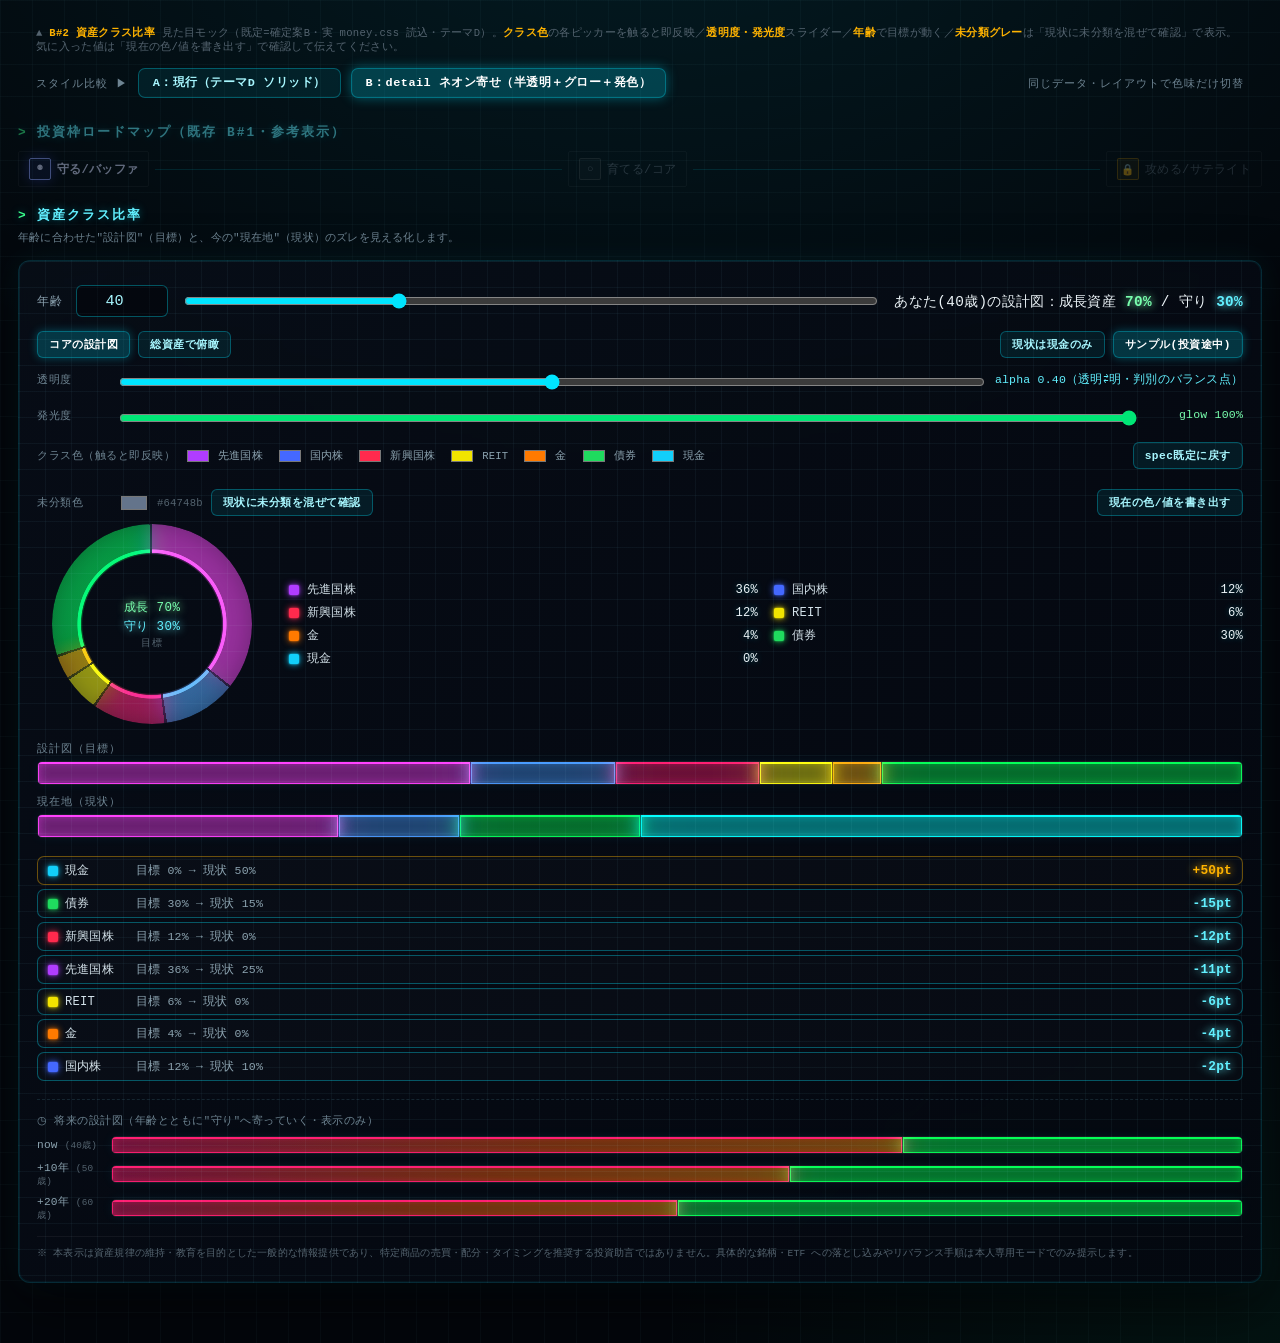
==== scratchpad/b2-asset-class-mock.html @ dfe318d6 "docs(b2): 資産クラス比率 spec（敵対検証2ラウンド反映・年齢A案）+ 実機確認mock + 監査記録 - spec: decision-complete・§0-11連番・R1(41件)/" ====
<!doctype html>
<html lang="ja" data-theme="D">
<head>
<meta charset="utf-8">
<meta name="viewport" content="width=device-width, initial-scale=1">
<title>B#2 資産クラス比率 モック（A現行 / B detailネオン 比較）</title>
<link rel="stylesheet" href="../money.css">
<style>
  html,body{margin:0;background:#03060b;}
  #money-view{min-height:100vh;}
  .mock-note{max-width:1280px;margin:0 auto;padding:10px 18px 0;color:var(--c-text-mute);font-size:.66rem;letter-spacing:.3px;}
  .mock-note b{color:var(--c-amber);}
  /* スタイル比較トグル（モック専用） */
  .stylebar{max-width:1280px;margin:6px auto 0;padding:8px 18px;display:flex;align-items:center;gap:10px;flex-wrap:wrap;}
  .stylebar .lb{color:var(--c-text-faint);font-size:.7rem;letter-spacing:1px;}
  .stylebar button{background:rgba(0,229,255,.08);border:1px solid rgba(0,229,255,.3);color:var(--c-cyan-pale);
    padding:6px 14px;border-radius:7px;cursor:pointer;font-size:.74rem;font-weight:700;letter-spacing:.5px;font-family:var(--mcc-mono);}
  .stylebar button.on{background:rgba(0,229,255,.22);color:#fff;box-shadow:0 0 12px rgba(0,229,255,.35);}

  /* ===== B#2 セクション 共通 ===== */
  [data-theme="D"] #money-view .mcc-ac-card{
    background:rgba(4,10,18,.5);border:1px solid rgba(0,229,255,.16);border-radius:12px;
    padding:18px 18px 20px;margin-top:14px;box-shadow:0 0 34px rgba(0,229,255,.06) inset;transition:all .3s;}
  [data-theme="D"] #money-view .mcc-ac-agerow{display:flex;align-items:center;gap:14px;flex-wrap:wrap;margin:6px 0 4px;}
  [data-theme="D"] #money-view .mcc-ac-agerow label{color:var(--c-text-dim);font-size:.72rem;letter-spacing:.5px;}
  [data-theme="D"] #money-view .mcc-ac-age{width:74px;background:rgba(0,0,0,.35);border:1px solid rgba(0,229,255,.35);
    color:var(--c-cyan-pale);border-radius:6px;padding:6px 8px;font-family:var(--mcc-mono);font-size:.95rem;text-align:center;}
  [data-theme="D"] #money-view .mcc-ac-slider{flex:1 1 160px;accent-color:var(--c-cyan);}
  [data-theme="D"] #money-view .mcc-ac-readout{color:var(--c-text-bright);font-size:.9rem;letter-spacing:.3px;}
  [data-theme="D"] #money-view .mcc-ac-readout b.g{color:var(--c-emerald-soft);}
  [data-theme="D"] #money-view .mcc-ac-readout b.d{color:var(--c-cyan-bright);}
  [data-theme="D"] #money-view .mcc-ac-grid{display:grid;grid-template-columns:230px 1fr;gap:22px;align-items:center;margin-top:8px;}
  @media(max-width:720px){[data-theme="D"] #money-view .mcc-ac-grid{grid-template-columns:1fr;}}
  [data-theme="D"] #money-view .mcc-ac-donutwrap{position:relative;width:200px;height:200px;margin:0 auto;}
  /* conic-gradient ドーナツ（棒と同じ HTML要素＝rgba半透明＋screen で素直に透ける） */
  [data-theme="D"] #money-view .mcc-ac-donut2{position:absolute;inset:0;border-radius:50%;transition:background .4s ease;
    -webkit-mask:radial-gradient(circle at 50% 50%, transparent 0 49%, #000 51% 82%, transparent 84%);
            mask:radial-gradient(circle at 50% 50%, transparent 0 49%, #000 51% 82%, transparent 84%);}
  [data-theme="D"] #money-view .mcc-ac-donut2.edge{ /* 内外周の細いネオン縁だけ */
    -webkit-mask:radial-gradient(circle at 50% 50%, transparent 0 50%, #000 50.5% 52.5%, transparent 53% 79.5%, #000 80% 82%, transparent 82.5%);
            mask:radial-gradient(circle at 50% 50%, transparent 0 50%, #000 50.5% 52.5%, transparent 53% 79.5%, #000 80% 82%, transparent 82.5%);}
  [data-theme="D"] #money-view .mcc-ac-donut2.glowlayer{pointer-events:none;}
  [data-theme="D"] #money-view .mcc-ac-center{position:absolute;inset:0;display:flex;flex-direction:column;align-items:center;justify-content:center;gap:2px;}
  [data-theme="D"] #money-view .mcc-ac-center .big{font-size:.78rem;letter-spacing:.5px;}
  [data-theme="D"] #money-view .mcc-ac-center .big.g{color:var(--c-emerald-soft);}
  [data-theme="D"] #money-view .mcc-ac-center .big.d{color:var(--c-cyan-bright);}
  [data-theme="D"] #money-view .mcc-ac-center .sub{color:var(--c-text-mute);font-size:.6rem;letter-spacing:1px;}
  [data-theme="D"] #money-view .mcc-ac-legend{display:grid;grid-template-columns:repeat(2,1fr);gap:6px 16px;}
  [data-theme="D"] #money-view .mcc-ac-leg{display:flex;align-items:center;gap:8px;font-size:.76rem;color:var(--c-text-dim);}
  [data-theme="D"] #money-view .mcc-ac-swatch{width:10px;height:10px;border-radius:2px;flex:0 0 auto;}
  [data-theme="D"] #money-view .mcc-ac-leg .nm{color:var(--c-text);flex:1 1 auto;}
  [data-theme="D"] #money-view .mcc-ac-leg .pc{font-family:var(--mcc-mono);color:var(--c-text-bright);}
  [data-theme="D"] #money-view .mcc-ac-bars{margin-top:18px;}
  [data-theme="D"] #money-view .mcc-ac-barlab{color:var(--c-text-faint);font-size:.66rem;letter-spacing:1px;margin:10px 0 5px;text-transform:uppercase;}
  [data-theme="D"] #money-view .mcc-ac-stack{display:flex;height:22px;border-radius:5px;overflow:hidden;border:1px solid rgba(255,255,255,.08);}
  [data-theme="D"] #money-view .mcc-ac-seg{height:100%;position:relative;}
  [data-theme="D"] #money-view .mcc-ac-seg + .mcc-ac-seg{border-left:1px solid rgba(3,6,11,.6);}
  [data-theme="D"] #money-view .mcc-ac-rail{margin-top:18px;display:flex;flex-direction:column;gap:4px;}
  [data-theme="D"] #money-view .mcc-ac-driftrow{display:grid;grid-template-columns:78px 1fr 76px;align-items:center;gap:10px;
    padding:5px 10px;border-radius:7px;border:1px solid rgba(255,255,255,.06);background:rgba(255,255,255,.015);}
  [data-theme="D"] #money-view .mcc-ac-driftrow .cn{font-size:.76rem;color:var(--c-text);display:flex;align-items:center;gap:7px;}
  [data-theme="D"] #money-view .mcc-ac-driftrow .tr{font-family:var(--mcc-mono);font-size:.72rem;color:var(--c-text-dim);}
  [data-theme="D"] #money-view .mcc-ac-driftrow .dv{font-family:var(--mcc-mono);font-size:.8rem;font-weight:700;text-align:right;}
  [data-theme="D"] #money-view .mcc-ac-driftrow.over{border-color:rgba(255,179,0,.4);}
  [data-theme="D"] #money-view .mcc-ac-driftrow.over .dv{color:var(--c-amber);}
  [data-theme="D"] #money-view .mcc-ac-driftrow.under{border-color:rgba(0,229,255,.34);}
  [data-theme="D"] #money-view .mcc-ac-driftrow.under .dv{color:var(--c-cyan-bright);}
  [data-theme="D"] #money-view .mcc-ac-driftrow.match{border-color:rgba(0,230,118,.34);}
  [data-theme="D"] #money-view .mcc-ac-driftrow.match .dv{color:var(--c-emerald-soft);}
  [data-theme="D"] #money-view .mcc-ac-bands{margin-top:18px;padding-top:14px;border-top:1px dashed rgba(120,205,225,.14);}
  [data-theme="D"] #money-view .mcc-ac-bands .cap{color:var(--c-text-faint);font-size:.66rem;letter-spacing:.5px;margin-bottom:8px;}
  [data-theme="D"] #money-view .mcc-ac-band{display:grid;grid-template-columns:64px 1fr;align-items:center;gap:10px;margin:6px 0;}
  [data-theme="D"] #money-view .mcc-ac-band .yl{font-family:var(--mcc-mono);font-size:.7rem;color:var(--c-text-dim);}
  [data-theme="D"] #money-view .mcc-ac-band .yl small{color:var(--c-text-mute);}
  [data-theme="D"] #money-view .mcc-ac-toolbar{display:flex;gap:8px;flex-wrap:wrap;margin:14px 0 2px;}
  [data-theme="D"] #money-view .mcc-ac-tbtn{background:rgba(0,229,255,.08);border:1px solid rgba(0,229,255,.3);color:var(--c-cyan-pale);
    padding:5px 11px;border-radius:6px;cursor:pointer;font-size:.7rem;font-weight:700;letter-spacing:.5px;font-family:var(--mcc-mono);}
  [data-theme="D"] #money-view .mcc-ac-tbtn.on{background:rgba(0,229,255,.2);color:#fff;box-shadow:0 0 10px rgba(0,229,255,.3);}
  [data-theme="D"] #money-view .mcc-ac-disc{color:var(--c-text-mute);font-size:.6rem;line-height:1.5;margin-top:14px;border-top:1px solid rgba(255,255,255,.05);padding-top:10px;}

  /* ===== B案：detail ネオン寄せ（半透明グラス＋自己発光グロー＋発色UP） ===== */
  [data-theme="D"] #money-view .mcc-ac-card.neonb{
    /* 下地グリッド（透け先）＋グラス面 */
    background:
      linear-gradient(rgba(120,205,225,.055) 1px, transparent 1px),
      linear-gradient(90deg, rgba(120,205,225,.055) 1px, transparent 1px),
      linear-gradient(135deg, rgba(8,14,24,.86), rgba(4,8,16,.9));
    background-size: 26px 26px, 26px 26px, 100% 100%;
    border:1px solid rgba(0,229,255,.14);
    box-shadow:0 20px 55px rgba(0,0,0,.6), 0 0 0 1px rgba(0,229,255,.05) inset, 0 0 30px rgba(0,229,255,.07);
    -webkit-backdrop-filter:blur(8px);backdrop-filter:blur(8px);}
  .mcc-ac-card.neonb .mcc-ac-swatch{box-shadow:0 0 7px currentColor, 0 0 2px currentColor;}
  .mcc-ac-card.neonb .mcc-ac-leg .pc{text-shadow:0 0 6px rgba(0,229,255,.3);}
  .mcc-ac-card.neonb .mcc-ac-readout b{text-shadow:0 0 9px currentColor;}
  .mcc-ac-card.neonb .mcc-ac-center .big{text-shadow:0 0 9px currentColor;}
  /* stack 下地は透明にして、バー(screen)から下地グリッドが透ける */
  .mcc-ac-card.neonb .mcc-ac-stack{border-color:rgba(0,229,255,.16);box-shadow:0 0 12px rgba(0,229,255,.06);background:transparent;overflow:visible;}
  /* ★加算合成(screen)＝暗背景でも発光しつつ下地グリッドが透ける（発光を確保しつつ透明感） */
  .mcc-ac-card.neonb .mcc-ac-seg{mix-blend-mode:screen;filter:saturate(1.55) brightness(1.5);} /* 全要素で filter 統一（明るさ・色味を円と一致） */
  .mcc-ac-card.neonb .mcc-ac-donut2{mix-blend-mode:screen;filter:saturate(1.55) brightness(1.5);} /* 透明度は0.2のまま、色の輝度だけ上げ「じとっと」解消（暗い下地を補償） */
  .mcc-ac-card.neonb .mcc-ac-band .mcc-ac-seg{mix-blend-mode:screen;}
  .mcc-ac-card.neonb .mcc-ac-driftrow.over .dv{text-shadow:0 0 9px var(--c-amber);}
  .mcc-ac-card.neonb .mcc-ac-driftrow.under .dv{text-shadow:0 0 9px var(--c-cyan-bright);}
  .mcc-ac-card.neonb .mcc-ac-driftrow.match .dv{text-shadow:0 0 9px var(--c-emerald-soft);}
  .mcc-ac-card.neonb .mcc-ac-driftrow{background:rgba(0,20,32,.28);}
</style>
</head>
<body>
<div id="money-view" class="view-section">
  <div class="mcc-wrap">
    <div class="mock-note">▲ <b>B#2 資産クラス比率</b> 見た目モック（既定=確定案B・実 money.css 読込・テーマD）。<b>クラス色</b>の各ピッカーを触ると即反映／<b>透明度・発光度</b>スライダー／<b>年齢</b>で目標が動く／<b>未分類グレー</b>は「現状に未分類を混ぜて確認」で表示。気に入った値は「現在の色/値を書き出す」で確認して伝えてください。</div>
    <div class="stylebar">
      <span class="lb">スタイル比較 ▶</span>
      <button id="stA" class="on">A：現行（テーマD ソリッド）</button>
      <button id="stB">B：detail ネオン寄せ（半透明＋グロー＋発色）</button>
      <span class="lb" style="flex:1;text-align:right;">同じデータ・レイアウトで色味だけ切替</span>
    </div>

    <div class="mcc-goals" style="opacity:.45;pointer-events:none;">
      <div class="mcc-section-title">投資枠ロードマップ（既存 B#1・参考表示）</div>
      <div class="mcc-rm-rail">
        <div class="mcc-rm-phase mcc-rm-phase-current" data-key="buffer"><span class="mcc-rm-phase-dot">◉</span><span class="mcc-rm-phase-label">守る/バッファ</span></div>
        <span class="mcc-rm-sep"></span>
        <div class="mcc-rm-phase mcc-rm-phase-todo" data-key="core"><span class="mcc-rm-phase-dot">○</span><span class="mcc-rm-phase-label">育てる/コア</span></div>
        <span class="mcc-rm-sep"></span>
        <div class="mcc-rm-phase mcc-rm-phase-locked" data-key="satellite"><span class="mcc-rm-phase-dot">🔒</span><span class="mcc-rm-phase-label">攻める/サテライト</span></div>
      </div>
    </div>

    <div class="mcc-section-title mcc-section-title-gap">資産クラス比率</div>
    <div class="mcc-section-desc">年齢に合わせた"設計図"（目標）と、今の"現在地"（現状）のズレを見える化します。</div>

    <div class="mcc-ac-card" id="acCard">
      <div class="mcc-ac-agerow">
        <label>年齢</label>
        <input class="mcc-ac-age" id="ageIn" type="number" min="18" max="90" value="40">
        <input class="mcc-ac-slider" id="ageSlider" type="range" min="18" max="90" value="40">
        <div class="mcc-ac-readout" id="readout"></div>
      </div>
      <div class="mcc-ac-toolbar">
        <button class="mcc-ac-tbtn on" id="scopeCore">コアの設計図</button>
        <button class="mcc-ac-tbtn" id="scopeTotal">総資産で俯瞰</button>
        <span style="flex:1"></span>
        <button class="mcc-ac-tbtn" id="fillCash">現状は現金のみ</button>
        <button class="mcc-ac-tbtn on" id="fillSample">サンプル(投資途中)</button>
      </div>
      <div class="mcc-ac-toolbar" id="alphaRow" style="display:none;flex-wrap:wrap;row-gap:8px;">
        <label style="color:var(--c-text-faint);font-size:.7rem;letter-spacing:.5px;min-width:72px;">透明度</label>
        <input type="range" id="alphaSlider" min="10" max="70" value="40" style="flex:1 1 180px;accent-color:var(--c-cyan);">
        <span id="alphaVal" style="font-family:var(--mcc-mono);font-size:.72rem;color:var(--c-cyan-bright);min-width:130px;text-align:right;">alpha 0.40（透明⇄明・判別のバランス点）</span>
        <span style="flex-basis:100%;height:0;"></span>
        <label style="color:var(--c-text-faint);font-size:.7rem;letter-spacing:.5px;min-width:72px;">発光度</label>
        <input type="range" id="glowSlider" min="0" max="100" value="100" style="flex:1 1 180px;accent-color:var(--c-emerald);">
        <span id="glowVal" style="font-family:var(--mcc-mono);font-size:.72rem;color:var(--c-emerald-soft);min-width:96px;text-align:right;">glow 100%</span>
      </div>
      <div class="mcc-ac-toolbar" id="colorRow" style="display:none;flex-wrap:wrap;row-gap:10px;align-items:center;">
        <label style="color:var(--c-text-faint);font-size:.7rem;letter-spacing:.5px;min-width:72px;">クラス色（触ると即反映）</label>
        <span id="colorPickers" style="display:flex;flex-wrap:wrap;gap:12px;flex:1 1 auto;"></span>
        <button class="mcc-ac-tbtn" id="resetColors">spec既定に戻す</button>
        <span style="flex-basis:100%;height:0;"></span>
        <label style="color:var(--c-text-faint);font-size:.7rem;letter-spacing:.5px;min-width:72px;">未分類色</label>
        <span style="display:flex;align-items:center;gap:6px;"><input type="color" id="uncPicker" value="#64748b" style="width:34px;height:24px;border:none;background:none;cursor:pointer;"><span id="uncHex" style="font-family:var(--mcc-mono);font-size:.66rem;color:var(--c-text-mute);">#64748b</span></span>
        <button class="mcc-ac-tbtn" id="toggleUnc">現状に未分類を混ぜて確認</button>
        <span style="flex:1"></span>
        <button class="mcc-ac-tbtn" id="dumpVals">現在の色/値を書き出す</button>
      </div>
      <pre id="valOut" style="display:none;max-width:100%;overflow-x:auto;background:rgba(0,0,0,.45);border:1px solid rgba(0,229,255,.22);border-radius:6px;padding:10px;color:var(--c-cyan-pale);font-size:.7rem;line-height:1.55;margin:6px 0 0;"></pre>
      <div class="mcc-ac-grid">
        <div class="mcc-ac-donutwrap">
          <div class="mcc-ac-donut2 glowlayer" id="donutGlow"></div>
          <div class="mcc-ac-donut2" id="donutBody"></div>
          <div class="mcc-ac-donut2 edge" id="donutEdge"></div>
          <div class="mcc-ac-center">
            <div class="big g" id="cGrow">成長 70%</div>
            <div class="big d" id="cDef">守り 30%</div>
            <div class="sub">目標</div>
          </div>
        </div>
        <div class="mcc-ac-legend" id="legend"></div>
      </div>
      <div class="mcc-ac-bars">
        <div class="mcc-ac-barlab">設計図（目標）</div>
        <div class="mcc-ac-stack" id="barTarget"></div>
        <div class="mcc-ac-barlab">現在地（現状）</div>
        <div class="mcc-ac-stack" id="barCurrent"></div>
      </div>
      <div class="mcc-ac-rail" id="rail"></div>
      <div class="mcc-ac-bands">
        <div class="cap">◷ 将来の設計図（年齢とともに"守り"へ寄っていく・表示のみ）</div>
        <div id="bands"></div>
      </div>
      <div class="mcc-ac-disc">※ 本表示は資産規律の維持・教育を目的とした一般的な情報提供であり、特定商品の売買・配分・タイミングを推奨する投資助言ではありません。具体的な銘柄・ETF への落とし込みやリバランス手順は本人専用モードでのみ提示します。</div>
    </div>
  </div>
</div>

<script>
const clamp=(x,a,b)=>Math.max(a,Math.min(b,x));
const r=x=>Math.floor(x+0.5);
const C=2*Math.PI*70;
const hexRgb=h=>{const n=parseInt(h.slice(1),16);return[(n>>16)&255,(n>>8)&255,n&255];};

// key,名前, A色(テーマDトークン), B色(detailネオンhex)
const CLASSES=[ // 7hueを色相環に均等配置（隣接クラスを確実に分離・単一の真実）
  {key:'devEq',nm:'先進国株',a:'--c-indigo-bright',b:'#b03cff'}, // 紫
  {key:'jpEq', nm:'国内株',  a:'--c-blue',         b:'#4468ff'}, // 青
  {key:'emEq', nm:'新興国株',a:'--c-violet',       b:'#ff2a4d'}, // 赤
  {key:'reit', nm:'REIT',   a:'--c-amber-bright', b:'#f2e400'}, // 黄（緑寄り）
  {key:'gold', nm:'金',      a:'--c-amber-deep',   b:'#ff7a00'}, // 橙（赤寄り）
  {key:'bond', nm:'債券',    a:'--c-emerald',      b:'#1fdb5e'}, // 緑
  {key:'cash', nm:'現金',    a:'--c-cyan',         b:'#12cffa'}, // シアン
];
const cget=k=>CLASSES.find(c=>c.key===k); // トークン参照
const GROWTH=new Set(['devEq','jpEq','emEq','reit','gold']);

function targetCore(age){
  const R=clamp(110-age,30,90), D=100-R;
  const eq=R*0.85, alt=R*0.15;
  let t={devEq:eq*0.60,jpEq:eq*0.20,emEq:eq*0.20,reit:alt*0.60,gold:alt*0.40,bond:D,cash:0};
  let o={},sum=0;
  for(const c of CLASSES){o[c.key]=r(t[c.key]);sum+=o[c.key];}
  o.devEq+=100-sum;
  return {o,R,D};
}
const SAT={devEq:60,jpEq:20,emEq:20,reit:0,gold:0,bond:0,cash:0};
const CUR_SAMPLE={devEq:25,jpEq:10,emEq:0,reit:0,gold:0,bond:15,cash:50};
const CUR_CASH  ={devEq:0,jpEq:0,emEq:0,reit:0,gold:0,bond:0,cash:100};
const CUR_UNC   ={devEq:20,jpEq:0,emEq:0,reit:0,gold:0,bond:10,cash:30}; // 分類済み60%＝残り40%を未分類グレーで表示
const SPEC_B=CLASSES.map(c=>c.b), SPEC_UNC='#64748b';
let curMode='sample', scope='core', styleMode='B', alphaTop=0.40, glow=1.0, showUnc=false, UNCLASSIFIED='#64748b';

function growDef(o){let g=0;for(const k in o)if(GROWTH.has(k))g+=o[k];return {g,d:100-g};}
const isB=()=>styleMode==='B';
function colOf(c){return isB()? c.b : `var(${c.a})`;}
function neonBody(R,G,B,bgOverride,alphaArg){ // 縁/glow色=R,G,B／ボディ=bgOverride優先／alphaArg=要素別alpha（省略時alphaTop）
  const aT=(alphaArg!=null?alphaArg:alphaTop); // 均一alpha（縦グラデ廃止＝円/下部帯と濃さの基準を完全統一）
  const gi=(1+glow*10).toFixed(1),  ai=(glow*0.45).toFixed(2);      // 内側の縁発光
  const g1=(2+glow*16).toFixed(1),  a1=(0.14+glow*0.6).toFixed(2);  // 近い縁光
  const g2=(6+glow*42).toFixed(1),  a2=(glow*0.42).toFixed(2);      // 遠い発光の余波
  const bg=bgOverride||`rgba(${R},${G},${B},${aT})`; // 単色＝均一（グラデなし）
  return `background:${bg};`+
    `box-shadow:`+
      `inset 0 0 0 1px rgba(${R},${G},${B},.9),`+          /* 全周ネオン縁 */
      `inset 0 2px 0 rgba(${R},${G},${B},1),`+             /* 上端を最も明るく */
      `inset 0 0 ${gi}px rgba(${R},${G},${B},${ai}),`+     /* 縁の内側発光 */
      `0 0 ${g1}px rgba(${R},${G},${B},${a1}),`+           /* 縁の近い発光 */
      `0 0 ${g2}px rgba(${R},${G},${B},${a2})`;            /* 縁の遠い余波 */
}
function segStyle(c){ if(!isB())return `background:var(${c.a})`; const[R,G,B]=hexRgb(c.b); return neonBody(R,G,B); }
function uncStyle(){ if(!isB())return `background:${UNCLASSIFIED}`; const[R,G,B]=hexRgb(UNCLASSIFIED); return neonBody(R,G,B); }
function buildDonut(tgt){ // 棒と同じ方式＝conic-gradient(HTML)＋rgba半透明＋screen。body=透ける本体／edge=内外周の細い明色ネオン縁
  const stops=(alpha)=>{
    let acc=0, st=[];
    for(const c of CLASSES){
      const p=tgt[c.key]||0; if(p<=0)continue;
      const frac=p/100, gap=0.004;
      let col;
      if(isB()){const[R,G,B]=hexRgb(c.b);col=`rgba(${R},${G},${B},${alpha})`;}
      else col=`var(${c.a})`;
      const s=(acc*100).toFixed(2), e=((acc+frac-gap)*100).toFixed(2), e2=((acc+frac)*100).toFixed(2);
      st.push(`${col} ${s}% ${e}%`, `transparent ${e}% ${e2}%`); // セグメント間に透明の隙間
      acc+=frac;
    }
    return st.join(',');
  };
  const donutA=alphaTop; // 全要素で透明度統一（下部帯レベル）
  document.getElementById('donutBody').style.background=`conic-gradient(from 0deg, ${stops(isB()?donutA:1)})`;
  document.getElementById('donutEdge').style.background= isB()? `conic-gradient(from 0deg, ${stops(0.95)})` : 'transparent';
  const gl=document.getElementById('donutGlow');
  if(isB()){ // ぼかした明色コピー＝発光ハロー（濁り回避のため控えめ）
    gl.style.background=`conic-gradient(from 0deg, ${stops(Math.min(0.8, donutA+0.3))})`;
    gl.style.filter=`blur(${(3+glow*10).toFixed(1)}px) saturate(1.55) brightness(1.5)`;
    gl.style.opacity=(0.1+glow*0.32).toFixed(2); // 濁り解消のため大幅減光
  } else { gl.style.background='transparent'; gl.style.filter='none'; gl.style.opacity='0'; }
}

function render(){
  const age=+document.getElementById('ageIn').value||40;
  const {o:tgtCore}=targetCore(age);
  const tgt = scope==='core'? tgtCore : SAT;
  let cur, uncPct=0;
  if(showUnc){ cur=CUR_UNC; uncPct=100-CLASSES.reduce((s,c)=>s+(CUR_UNC[c.key]||0),0); }
  else { cur = curMode==='cash'?CUR_CASH:CUR_SAMPLE; }
  const gd=growDef(tgt);

  document.getElementById('acCard').classList.toggle('neonb', isB());
  document.getElementById('readout').innerHTML=
    `あなた(${age}歳)の設計図：成長資産 <b class="g">${gd.g}%</b> / 守り <b class="d">${gd.d}%</b>`;
  document.getElementById('cGrow').textContent=`成長 ${gd.g}%`;
  document.getElementById('cDef').textContent=`守り ${gd.d}%`;

  buildDonut(tgt);

  document.getElementById('legend').innerHTML=CLASSES.map(c=>
    `<div class="mcc-ac-leg"><span class="mcc-ac-swatch" style="background:${colOf(c)};color:${colOf(c)}"></span>
     <span class="nm">${c.nm}</span><span class="pc">${tgt[c.key]||0}%</span></div>`).join('');

  const stack=(o)=>CLASSES.map(c=>{const p=o[c.key]||0;return p>0?
    `<div class="mcc-ac-seg" style="width:${p}%;${segStyle(c)}" title="${c.nm} ${p}%"></div>`:''}).join('');
  document.getElementById('barTarget').innerHTML=stack(tgt);
  const uncSeg = uncPct>0 ? `<div class="mcc-ac-seg" style="width:${uncPct}%;${uncStyle()}" title="未分類 ${uncPct}%"></div>` : '';
  document.getElementById('barCurrent').innerHTML=stack(cur)+uncSeg;

  const rows=CLASSES.map(c=>({...c,t:tgt[c.key]||0,cur:cur[c.key]||0,d:(cur[c.key]||0)-(tgt[c.key]||0)}))
    .sort((a,b)=>Math.abs(b.d)-Math.abs(a.d));
  document.getElementById('rail').innerHTML=rows.map(x=>{
    const cls=x.d>0?'over':x.d<0?'under':'match';
    const sign=x.d>0?'+':'';
    return `<div class="mcc-ac-driftrow ${cls}">
      <span class="cn"><span class="mcc-ac-swatch" style="background:${colOf(x)};color:${colOf(x)}"></span>${x.nm}</span>
      <span class="tr">目標 ${x.t}% → 現状 ${x.cur}%</span>
      <span class="dv">${sign}${x.d}pt</span></div>`;
  }).join('');

  const bands=[[0,'now'],[10,'+10年'],[20,'+20年']].map(([dy,lb])=>{
    const {o}=targetCore(age+dy); const g=growDef(o);
    const bandA=alphaTop.toFixed(2); // 全要素で透明度統一
    const emR=hexRgb(cget('emEq').b), goR=hexRgb(cget('gold').b), boR=hexRgb(cget('bond').b); // トークン由来
    const growBg=`linear-gradient(90deg, rgba(${emR},${bandA}), rgba(${goR},${bandA}))`; // 成長=赤→橙（暖色）
    const growStyle=isB()?neonBody(emR[0],emR[1],emR[2], growBg, +bandA):'background:linear-gradient(90deg,var(--c-indigo-bright),var(--c-violet))';
    const defStyle=isB()?neonBody(boR[0],boR[1],boR[2], null, +bandA):'background:var(--c-emerald)';
    return `<div class="mcc-ac-band"><span class="yl">${lb} <small>(${age+dy}歳)</small></span>
      <div class="mcc-ac-stack" style="height:16px">
        <div class="mcc-ac-seg" style="width:${g.g}%;${growStyle}" title="成長 ${g.g}%"></div>
        <div class="mcc-ac-seg" style="width:${g.d}%;${defStyle}" title="守り ${g.d}%"></div>
      </div></div>`;
  }).join('');
  document.getElementById('bands').innerHTML=bands;
}

const ageIn=document.getElementById('ageIn'),ageSlider=document.getElementById('ageSlider');
ageIn.addEventListener('input',()=>{ageSlider.value=ageIn.value;render();});
ageSlider.addEventListener('input',()=>{ageIn.value=ageSlider.value;render();});
document.getElementById('scopeCore').addEventListener('click',()=>{scope='core';tog('scopeCore','scopeTotal');render();});
document.getElementById('scopeTotal').addEventListener('click',()=>{scope='total';tog('scopeTotal','scopeCore');render();});
document.getElementById('fillSample').addEventListener('click',()=>{curMode='sample';tog('fillSample','fillCash');render();});
document.getElementById('fillCash').addEventListener('click',()=>{curMode='cash';tog('fillCash','fillSample');render();});
document.getElementById('stA').addEventListener('click',()=>{styleMode='A';togStyle();render();});
document.getElementById('stB').addEventListener('click',()=>{styleMode='B';togStyle();render();});
document.getElementById('alphaSlider').addEventListener('input',e=>{
  alphaTop=(+e.target.value)/100;
  document.getElementById('alphaVal').textContent='alpha '+alphaTop.toFixed(2)+'（全要素統一）';
  render();
});
document.getElementById('glowSlider').addEventListener('input',e=>{
  glow=(+e.target.value)/100;
  document.getElementById('glowVal').textContent='glow '+(+e.target.value)+'%';
  render();
});
function tog(on,off){document.getElementById(on).classList.add('on');document.getElementById(off).classList.remove('on');}
function togStyle(){
  document.getElementById('stA').classList.toggle('on',styleMode==='A');
  document.getElementById('stB').classList.toggle('on',styleMode==='B');
  document.getElementById('alphaRow').style.display = styleMode==='B'?'flex':'none';
  document.getElementById('colorRow').style.display = styleMode==='B'?'flex':'none';
}
// --- 色ピッカー／未分類／書き出し ---
function buildColorPickers(){
  document.getElementById('colorPickers').innerHTML=CLASSES.map((c,i)=>
    `<span style="display:flex;align-items:center;gap:5px;"><input type="color" data-i="${i}" value="${c.b}" style="width:30px;height:22px;border:none;background:none;cursor:pointer;"><span style="font-size:.66rem;color:var(--c-text-dim);">${c.nm}</span></span>`).join('');
  document.querySelectorAll('#colorPickers input[type=color]').forEach(inp=>
    inp.addEventListener('input',e=>{CLASSES[+e.target.dataset.i].b=e.target.value;render();}));
}
buildColorPickers();
document.getElementById('resetColors').addEventListener('click',()=>{CLASSES.forEach((c,i)=>c.b=SPEC_B[i]);UNCLASSIFIED=SPEC_UNC;document.getElementById('uncPicker').value=SPEC_UNC;document.getElementById('uncHex').textContent=SPEC_UNC;buildColorPickers();render();});
document.getElementById('uncPicker').addEventListener('input',e=>{UNCLASSIFIED=e.target.value;document.getElementById('uncHex').textContent=e.target.value;render();});
document.getElementById('toggleUnc').addEventListener('click',()=>{showUnc=!showUnc;document.getElementById('toggleUnc').classList.toggle('on',showUnc);render();});
document.getElementById('dumpVals').addEventListener('click',()=>{
  const out=document.getElementById('valOut');
  const lines=CLASSES.map(c=>`  ${c.key.padEnd(6)} ${c.nm.padEnd(5)} ${c.b}`).join('\n');
  out.textContent=`// 現在の色/レンダリング値（気に入ったらこのまま伝えてください）\nパレット:\n${lines}\n  未分類  ${UNCLASSIFIED}\nalpha = ${alphaTop.toFixed(2)}\nglow  = ${Math.round(glow*100)}%`;
  out.style.display = out.style.display==='none'?'block':'none';
});
togStyle();
render();
</script>
</body>
</html>
---- money.css ----
/* money.css — お金の司令塔(MCC) 専用スタイル。 */

/* ③デザイン再設計 Phase 3a（視覚不変の土台）: 名前付き色の単一源（旧仕様の核＝トークン皆無を解消）。
   ソリッド色を厳密一致でトークン化＝レンダリング完全不変。rgba 系の濃淡は段階移行のため当面インライン据置
   （Phase 3b 以降で color-mix へ集約）。index.html 本体の移行も段階対応。 */
:root {
  --c-indigo: #4f46e5; --c-indigo-bright: #818cf8; --c-indigo-soft: #a5b4fc; --c-indigo-pale: #c7d2fe;
  --c-violet: #c084fc; --c-blue: #60a5fa;
  --c-emerald: #10b981; --c-emerald-bright: #34d399; --c-emerald-soft: #6ee7b7; --c-emerald-pale: #a7f3d0;
  --c-amber: #fbbf24; --c-amber-bright: #fcd34d; --c-amber-pale: #fde68a; --c-amber-deep: #f59e0b; --c-amber-deeper: #b45309;
  --c-cyan: #38bdf8; --c-cyan-bright: #7dd3fc; --c-cyan-pale: #bae6fd; --c-cyan-tint: #e0f2fe;
  --c-text: #e2e8f0; --c-text-bright: #cbd5e1; --c-text-dim: #94a3b8; --c-text-faint: #8b94a8; --c-text-mute: #5b6478;
  --c-slate: #64748b; --c-gray: #6b7280; --c-surface-solid: #0e1422;
  --c-danger: #ff003d; --c-danger-soft: #ff7a9d;
  --c-tint-emerald: #e8f8f1; --c-tint-indigo: #e8edff; --c-tint-danger: #ffe2ea; --c-tint-cyan: #dbeafe;
}

#money-view .mcc-wrap { max-width: 1280px; margin: 0 auto; padding: 16px 18px 60px; }
.mcc-topbar { display: flex; align-items: center; gap: 12px; margin-bottom: 18px; }
.mcc-title {
  font-size: 1.05rem; letter-spacing: 2px; font-weight: 700; margin: 0;
  background: linear-gradient(90deg, var(--c-blue), var(--c-indigo-bright), var(--c-violet));
  -webkit-background-clip: text; background-clip: text; -webkit-text-fill-color: transparent;
}
.mcc-nav-btn {
  background: rgba(79,70,229,0.12); border: 1px solid rgba(129,140,248,0.4); color: var(--c-indigo-pale);
  padding: 5px 12px; border-radius: 6px; cursor: pointer; font-size: 0.74rem; font-weight: 700;
  letter-spacing: 1px; transition: all 0.2s;
}
.mcc-nav-btn:hover { background: rgba(79,70,229,0.25); }
.mcc-placeholder { color: var(--c-text-dim); text-align: center; padding: 40px; }
.mcc-gauge-card { background: rgba(15,20,34,0.6); border: 1px solid rgba(129,140,248,0.25); border-radius: 12px; padding: 18px; margin-bottom: 16px; box-shadow: 0 0 40px rgba(79,70,229,0.15) inset; }
.mcc-gauge-label { color: var(--c-text-dim); font-size: 0.78rem; letter-spacing: 1px; margin-bottom: 10px; }
.mcc-gauge-bar { height: 14px; background: rgba(255,255,255,0.06); border-radius: 8px; overflow: hidden; }
.mcc-gauge-fill { height: 100%; background: linear-gradient(90deg, var(--c-indigo), var(--c-indigo-bright), var(--c-emerald)); transition: width 0.4s ease; }
.mcc-gauge-stat { margin-top: 10px; color: var(--c-text); font-size: 0.86rem; }
.mcc-gauge-stat strong { color: var(--c-violet); font-size: 1.1rem; }
.mcc-banner { display: flex; align-items: center; gap: 8px; padding: 12px 14px; border-radius: 10px; margin-bottom: 16px; font-size: 0.9rem; color: var(--c-text); border: 1px solid; }
.mcc-banner-icon { color: var(--c-indigo-bright); }
.mcc-banner-buffer { background: rgba(79,70,229,0.12); border-color: rgba(129,140,248,0.4); }
.mcc-banner-core { background: rgba(16,185,129,0.1); border-color: rgba(16,185,129,0.35); }
.mcc-banner-rebalance { background: rgba(255,0,61,0.1); border-color: rgba(255,122,157,0.5); }
.mcc-buckets { display: grid; grid-template-columns: repeat(3, 1fr); gap: 12px; }
@media (max-width: 640px) { .mcc-buckets { grid-template-columns: 1fr; } }
.mcc-bucket { background: rgba(15,20,34,0.5); border: 1px solid rgba(255,255,255,0.08); border-radius: 10px; padding: 14px; }
.mcc-bucket-over { border-color: rgba(255,0,61,0.6); box-shadow: 0 0 18px rgba(255,0,61,0.15); }
.mcc-bucket-name { color: var(--c-text-bright); font-size: 0.78rem; letter-spacing: 1px; margin-bottom: 8px; }
.mcc-field { display: flex; flex-direction: column; gap: 4px; margin-top: 8px; color: var(--c-text-dim); font-size: 0.72rem; }
.mcc-field input { background: rgba(0,0,0,0.3); border: 1px solid rgba(129,140,248,0.3); color: #fff; border-radius: 6px; padding: 7px 9px; font-size: 0.9rem; }
.mcc-sat-bar { height: 8px; background: rgba(255,255,255,0.06); border-radius: 6px; overflow: hidden; margin-top: 10px; }
.mcc-sat-fill { height: 100%; background: var(--c-indigo-bright); }
.mcc-sat-fill.over { background: var(--c-danger); }
.mcc-sat-cap { color: var(--c-text-dim); font-size: 0.7rem; margin-top: 6px; }
.mcc-sat-warn { color: var(--c-danger-soft); font-size: 0.74rem; font-weight: 700; margin-top: 6px; }
.mcc-settings { margin-top: 18px; color: var(--c-text-bright); }
.mcc-settings summary { cursor: pointer; font-size: 0.8rem; letter-spacing: 1px; }
/* 実支出平均を月の生活費に採用する提案（収支連携済みのみ） */
.mcc-expense-suggest { margin: 4px 0 12px; padding: 8px 10px; border-radius: 8px; background: rgba(56,189,248,0.07); border-left: 3px solid var(--c-cyan); }
.mcc-expense-suggest-main { color: var(--c-text-bright); font-size: 0.76rem; display: flex; align-items: center; flex-wrap: wrap; gap: 6px; }
.mcc-expense-suggest-main strong { color: var(--c-cyan-bright); }
.mcc-expense-adopt { background: rgba(56,189,248,0.16); border: 1px solid rgba(56,189,248,0.45); color: var(--c-cyan-pale); padding: 4px 12px; border-radius: 6px; cursor: pointer; font-size: 0.72rem; font-weight: 700; }
.mcc-expense-adopt:hover { background: rgba(56,189,248,0.26); }
.mcc-expense-applied { color: var(--c-emerald-soft); font-size: 0.72rem; font-weight: 700; }
.mcc-expense-note { color: var(--c-slate); font-size: 0.66rem; line-height: 1.5; margin-top: 6px; }
.mcc-onboard { background: rgba(79,70,229,0.1); border: 1px dashed rgba(129,140,248,0.45); border-radius: 10px; padding: 12px 14px; color: var(--c-indigo-pale); font-size: 0.8rem; line-height: 1.6; margin-bottom: 14px; }
.mcc-tools { display: flex; gap: 10px; margin-top: 18px; }
.mcc-tool-btn { background: rgba(255,255,255,0.05); border: 1px solid rgba(255,255,255,0.15); color: var(--c-text-bright); padding: 7px 12px; border-radius: 7px; cursor: pointer; font-size: 0.74rem; }
.mcc-tool-btn:hover { background: rgba(255,255,255,0.1); }
.mcc-banner-setup { background: rgba(148,163,184,0.10); border-color: rgba(148,163,184,0.4); }
.mcc-save-warn { background: rgba(255,0,61,0.12); border: 1px solid rgba(255,122,157,0.5); border-radius:10px; padding:10px 14px; color:var(--c-danger-soft); font-size:0.78rem; margin-bottom:12px; }

/* --- v2: クラウド同期バー --- */
.mcc-sync {
  display: flex; align-items: center; flex-wrap: wrap; gap: 10px;
  background: rgba(15,20,34,0.55); border: 1px solid rgba(129,140,248,0.25);
  border-radius: 10px; padding: 10px 14px; margin-bottom: 14px;
}
.mcc-sync-on { border-color: rgba(16,185,129,0.4); box-shadow: 0 0 22px rgba(16,185,129,0.08) inset; }
.mcc-sync-status { color: var(--c-indigo-pale); font-size: 0.78rem; letter-spacing: 0.5px; flex: 1 1 auto; min-width: 0; }
.mcc-sync-on .mcc-sync-status { color: var(--c-emerald-pale); }
.mcc-sync-form { display: flex; gap: 8px; align-items: center; }
.mcc-sync-form input {
  background: rgba(0,0,0,0.3); border: 1px solid rgba(129,140,248,0.3); color: #fff;
  border-radius: 6px; padding: 6px 9px; font-size: 0.82rem; width: 150px;
}
.mcc-sync-btn {
  background: rgba(79,70,229,0.18); border: 1px solid rgba(129,140,248,0.4); color: var(--c-indigo-pale);
  padding: 6px 12px; border-radius: 6px; cursor: pointer; font-size: 0.74rem; font-weight: 700; white-space: nowrap;
}
.mcc-sync-btn:hover { background: rgba(79,70,229,0.3); }
.mcc-sync-btn:disabled { opacity: 0.5; cursor: default; }
.mcc-sync-err { color: var(--c-danger-soft); font-size: 0.74rem; flex-basis: 100%; }

/* --- v2: 資産目標(goals) --- */
.mcc-goals { margin-top: 18px; }
.mcc-section-title { color: var(--c-text-bright); font-size: 0.8rem; letter-spacing: 1.5px; font-weight: 700; margin-bottom: 10px; }
/* カード外の素のセクション（バケツ等）が直前の要素に密着しないよう上余白を付与（カード内の見出しには付けない） */
.mcc-section-title-gap { margin-top: 20px; }
.mcc-section-desc { color: var(--c-text-faint); font-size: 0.68rem; line-height: 1.5; margin: -4px 0 12px; }

/* --- ① 用語ヘルプ(? ツールチップ) --- */
.mcc-help {
  position: relative;
  display: inline-flex; align-items: center; justify-content: center;
  width: 14px; height: 14px; margin-left: 5px; border-radius: 50%;
  background: rgba(129,140,248,0.18); border: 1px solid rgba(129,140,248,0.45);
  color: var(--c-indigo-pale); font-size: 0.6rem; font-weight: 700; cursor: help; vertical-align: middle;
}
.mcc-help:hover, .mcc-help:focus { background: rgba(129,140,248,0.34); outline: none; }
/* ホバーに加えタップ/キーボード(:focus)でも定義を表示する小ポップオーバー（title 依存をやめる） */
.mcc-help::after {
  content: attr(data-def);
  position: absolute; left: 50%; top: calc(100% + 6px); transform: translateX(-50%);
  width: max-content; max-width: 240px; z-index: 30;
  background: var(--c-surface-solid); border: 1px solid rgba(129,140,248,0.5); border-radius: 8px;
  padding: 8px 10px; color: var(--c-tint-cyan); font-size: 0.66rem; font-weight: 400; line-height: 1.5;
  letter-spacing: 0; text-align: left; white-space: normal;
  box-shadow: 0 8px 24px rgba(0,0,0,0.5); opacity: 0; pointer-events: none; transition: opacity 0.12s;
}
.mcc-help:hover::after, .mcc-help:focus::after { opacity: 1; }

/* --- ① 常駐「はじめに / 使い方」--- */
.mcc-guide {
  background: rgba(79,70,229,0.08); border: 1px solid rgba(129,140,248,0.28);
  border-radius: 12px; padding: 4px 14px; margin-bottom: 14px;
}
.mcc-guide > summary { cursor: pointer; color: var(--c-indigo-pale); font-size: 0.82rem; font-weight: 700; letter-spacing: 1px; padding: 8px 0; list-style: none; }
.mcc-guide > summary::-webkit-details-marker { display: none; }
.mcc-guide > summary::before { content: "▸ "; color: var(--c-indigo-bright); }
.mcc-guide[open] > summary::before { content: "▾ "; }
.mcc-guide-body { padding: 4px 0 12px; border-top: 1px solid rgba(129,140,248,0.16); }
.mcc-guide-lead { color: var(--c-text-bright); font-size: 0.78rem; line-height: 1.7; margin: 10px 0; }
.mcc-guide-lead b { color: var(--c-indigo-soft); }
.mcc-guide-rule { background: rgba(0,0,0,0.2); border-left: 3px solid var(--c-indigo-bright); border-radius: 6px; padding: 8px 10px; color: var(--c-indigo-pale); font-size: 0.74rem; line-height: 1.6; margin: 10px 0; }
.mcc-guide-rule b { color: var(--c-violet); }
.mcc-guide-steps { margin: 10px 0 4px; padding-left: 1.3em; color: var(--c-text-bright); font-size: 0.76rem; line-height: 1.9; }
.mcc-guide-steps b { color: var(--c-indigo-soft); }
/* ① セクション参照ジャンプリンク（ガイド/ステッパー内）。--c-cyan は theme D で neon に上書きされる。 */
.mcc-jump { display: inline; background: none; border: none; padding: 0; margin: 0; font: inherit; color: var(--c-cyan); cursor: pointer; text-decoration: underline; text-decoration-color: rgba(56,189,248,0.5); text-underline-offset: 2px; }
.mcc-jump:hover, .mcc-jump:focus-visible { color: var(--c-cyan-bright); text-decoration-color: var(--c-cyan-bright); outline: none; }
/* 飛んだ先を数回点滅（脈動）して明示。~2.4秒で3回。box-shadow のみ＝レイアウト非破壊。 */
.mcc-jump-flash { animation: mcc-jump-flash 2.4s ease-in-out; border-radius: 3px; }
@keyframes mcc-jump-flash {
  0%, 100%        { box-shadow: 0 0 0 0 rgba(0,229,255,0); }
  8%, 33%, 58%    { box-shadow: 0 0 0 2px var(--c-cyan), 0 0 22px rgba(0,229,255,0.72); }
  20%, 45%, 70%   { box-shadow: 0 0 0 1px rgba(0,229,255,0.18), 0 0 6px rgba(0,229,255,0.12); }
  85%             { box-shadow: 0 0 0 0 rgba(0,229,255,0); }
}
.mcc-glo-title { color: var(--c-text-dim); font-size: 0.72rem; font-weight: 700; letter-spacing: 1px; margin: 14px 0 6px; }
.mcc-glossary { display: grid; gap: 6px; }
/* term＋読みを1行目（inline）、定義は下に block＝定義の開始位置が常にカード左端に揃う（語長非依存） */
.mcc-glo-item { background: rgba(255,255,255,0.03); border-radius: 6px; padding: 8px 11px; }
.mcc-glo-term { color: var(--c-indigo-soft); font-size: 0.78rem; font-weight: 700; }
.mcc-glo-read { color: var(--c-text-dim); font-size: 0.66rem; margin-left: 8px; }
.mcc-glo-def { display: block; color: var(--c-text-bright); font-size: 0.7rem; line-height: 1.5; margin-top: 4px; }
.mcc-guide-privacy { color: var(--c-text-faint); font-size: 0.68rem; line-height: 1.5; margin-top: 12px; border-top: 1px solid rgba(129,140,248,0.12); padding-top: 8px; }

/* --- ① 初回ステッパー(今ここ＋残ステップ) --- */
.mcc-stepper { background: rgba(15,20,34,0.5); border: 1px solid rgba(129,140,248,0.25); border-radius: 12px; padding: 14px; margin-bottom: 14px; }
.mcc-stepper-track { display: flex; align-items: center; flex-wrap: wrap; gap: 0; }
.mcc-step { display: flex; align-items: center; gap: 6px; }
.mcc-step-dot { display: inline-flex; align-items: center; justify-content: center; width: 20px; height: 20px; border-radius: 50%; font-size: 0.66rem; font-weight: 700; border: 1px solid; flex-shrink: 0; }
.mcc-step-label { color: var(--c-text-dim); font-size: 0.7rem; white-space: nowrap; }
.mcc-step-opt { color: var(--c-gray); font-size: 0.58rem; margin-left: 3px; }
.mcc-step-sep { flex: 1 1 12px; min-width: 12px; height: 1px; background: rgba(129,140,248,0.25); margin: 0 4px; }
.mcc-step-done .mcc-step-dot { background: rgba(16,185,129,0.2); border-color: rgba(16,185,129,0.55); color: var(--c-emerald-soft); }
.mcc-step-done .mcc-step-label { color: var(--c-emerald-pale); }
.mcc-step-current .mcc-step-dot { background: rgba(129,140,248,0.28); border-color: var(--c-indigo-bright); color: var(--c-indigo-pale); box-shadow: 0 0 12px rgba(129,140,248,0.4); }
.mcc-step-current .mcc-step-label { color: var(--c-indigo-pale); font-weight: 700; }
.mcc-step-todo .mcc-step-dot { background: rgba(255,255,255,0.04); border-color: rgba(255,255,255,0.14); color: var(--c-gray); }
.mcc-stepper-next { margin-top: 10px; color: var(--c-indigo-pale); font-size: 0.76rem; background: rgba(0,0,0,0.2); border-radius: 6px; padding: 7px 10px; }
@media (max-width: 640px) { .mcc-step-label { font-size: 0.62rem; } .mcc-step-sep { min-width: 6px; } }
.mcc-goals-empty { color: var(--c-text-dim); font-size: 0.8rem; padding: 10px 0 14px; }
.mcc-goal {
  background: rgba(15,20,34,0.5); border: 1px solid rgba(255,255,255,0.08);
  border-radius: 10px; padding: 12px 14px; margin-bottom: 10px;
}
.mcc-goal-head { display: flex; align-items: center; gap: 8px; }
.mcc-goal-label { color: var(--c-text); font-size: 0.86rem; font-weight: 600; flex: 1 1 auto; min-width: 0; overflow: hidden; text-overflow: ellipsis; white-space: nowrap; }
.mcc-goal-done { color: var(--c-emerald-soft); font-size: 0.7rem; font-weight: 700; border: 1px solid rgba(16,185,129,0.45); border-radius: 5px; padding: 1px 6px; }
.mcc-goal-del { background: none; border: none; color: var(--c-slate); cursor: pointer; font-size: 1.1rem; line-height: 1; padding: 0 4px; }
.mcc-goal-del:hover { color: var(--c-danger-soft); }
.mcc-goal-bar { height: 10px; background: rgba(255,255,255,0.06); border-radius: 6px; overflow: hidden; margin: 9px 0; }
.mcc-goal-fill { height: 100%; background: linear-gradient(90deg, var(--c-indigo), var(--c-indigo-bright), var(--c-violet)); transition: width 0.4s ease; }
.mcc-goal-fill.done { background: linear-gradient(90deg, var(--c-emerald), var(--c-emerald-soft)); }
.mcc-goal-stat { color: var(--c-text-dim); font-size: 0.74rem; }
.mcc-goal-dl { color: var(--c-indigo-bright); margin-left: 6px; }
.mcc-goal-add { display: flex; flex-wrap: wrap; gap: 8px; align-items: center; margin-top: 8px; }
.mcc-goal-add input {
  background: rgba(0,0,0,0.3); border: 1px solid rgba(129,140,248,0.3); color: #fff;
  border-radius: 6px; padding: 7px 9px; font-size: 0.82rem;
}
#mcc-goal-label { flex: 1 1 160px; min-width: 120px; }
#mcc-goal-amount { width: 120px; }
#mcc-goal-deadline { width: 150px; color-scheme: dark; }
.mcc-goal-addbtn {
  background: rgba(79,70,229,0.18); border: 1px solid rgba(129,140,248,0.4); color: var(--c-indigo-pale);
  padding: 7px 12px; border-radius: 6px; cursor: pointer; font-size: 0.74rem; font-weight: 700; white-space: nowrap;
}
.mcc-goal-addbtn:hover { background: rgba(79,70,229,0.3); }

/* --- Slice3: AI規律コーチ（決定論=権威・最上位／AI=従属・ミュート／免責=常時） --- */
.mcc-advice {
  margin-top: 18px; padding: 14px 16px; border-radius: 12px;
  background: rgba(15,20,34,0.55); border: 1px solid rgba(129,140,248,0.22);
}
.mcc-advice-rulehead { color: var(--c-indigo-soft); font-size: 0.7rem; letter-spacing: 0.5px; font-weight: 700; margin-bottom: 6px; }
.mcc-advice-rule {
  display: flex; gap: 8px; align-items: flex-start; color: var(--c-tint-indigo); font-size: 0.9rem; font-weight: 600;
  line-height: 1.5; padding: 10px 12px; border-radius: 8px;
  background: rgba(79,70,229,0.16); border-left: 3px solid var(--c-indigo-bright);
}
.mcc-advice-rule-icon { color: var(--c-indigo-bright); }
.mcc-advice-ai {
  margin-top: 10px; padding: 10px 12px; border-radius: 8px;
  background: rgba(0,0,0,0.22); border: 1px solid rgba(255,255,255,0.06);
}
.mcc-advice-ai-muted { color: var(--c-text-dim); font-size: 0.8rem; }
.mcc-advice-mode { display: inline-block; color: var(--c-amber); font-size: 0.62rem; font-weight: 700; letter-spacing: 0.5px; border: 1px solid rgba(251,191,36,0.4); border-radius: 4px; padding: 1px 5px; margin-bottom: 6px; }
.mcc-advice-ai-head { color: var(--c-text-bright); font-size: 0.84rem; font-weight: 700; margin-bottom: 4px; }
.mcc-advice-ai-edu { color: var(--c-text-dim); font-size: 0.8rem; line-height: 1.6; }
.mcc-advice-ai-next { color: var(--c-indigo-soft); font-size: 0.8rem; margin-top: 6px; }
.mcc-advice-stale { color: var(--c-amber); font-size: 0.72rem; margin-top: 8px; }
.mcc-advice-actions { margin-top: 12px; }
.mcc-advice-btn {
  background: rgba(79,70,229,0.22); border: 1px solid rgba(129,140,248,0.45); color: var(--c-indigo-pale);
  padding: 8px 16px; border-radius: 8px; cursor: pointer; font-size: 0.78rem; font-weight: 700;
}
.mcc-advice-btn:hover { background: rgba(79,70,229,0.34); }
.mcc-advice-btn:disabled { opacity: 0.5; cursor: default; }
.mcc-advice-login { color: var(--c-slate); font-size: 0.78rem; }
.mcc-advice-err { color: var(--c-danger-soft); font-size: 0.74rem; margin-top: 8px; }
.mcc-advice-disclaimer { color: var(--c-text-mute); font-size: 0.62rem; line-height: 1.5; margin-top: 12px; padding-top: 10px; border-top: 1px solid rgba(255,255,255,0.06); }

/* --- Slice4: 収支連携（投資余力）--- */
.mcc-cashflow {
  margin-top: 18px; padding: 18px 22px; border-radius: 12px;
  background: rgba(15,20,34,0.55); border: 1px solid rgba(45,212,191,0.18);
}
.mcc-cashflow-empty { color: var(--c-slate); font-size: 0.78rem; line-height: 1.6; }
.mcc-cf-head { display: flex; align-items: baseline; gap: 8px; margin-bottom: 4px; }
.mcc-cf-period { color: var(--c-text-bright); font-size: 0.94rem; font-weight: 700; }
.mcc-cf-partial { color: var(--c-amber); font-size: 0.66rem; }
.mcc-cf-latest { color: var(--c-emerald-soft); font-size: 0.66rem; }
.mcc-cf-monthnote { color: var(--c-slate); font-size: 0.68rem; line-height: 1.5; margin: 0 0 12px; }
.mcc-cf-stats { display: grid; grid-template-columns: repeat(4, 1fr); gap: 10px; margin-bottom: 14px; }
.mcc-cf-stat { display: flex; flex-direction: column; gap: 3px; }
.mcc-cf-stat span { color: var(--c-slate); font-size: 0.7rem; }
.mcc-cf-stat strong { color: var(--c-text); font-size: 1.02rem; font-weight: 700; }
.mcc-cf-stat strong.pos { color: var(--c-emerald-bright); }
.mcc-cf-stat strong.neg { color: var(--c-danger-soft); }
.mcc-cf-surplus {
  padding: 10px 12px; border-radius: 8px; margin-bottom: 10px;
  background: rgba(16,185,129,0.1); border-left: 3px solid var(--c-emerald-bright);
}
.mcc-cf-surplus-neg { background: rgba(255,0,61,0.08); border-left-color: var(--c-danger-soft); }
.mcc-cf-surplus-main { color: var(--c-tint-emerald); font-size: 0.8rem; display: flex; justify-content: space-between; align-items: baseline; gap: 10px; }
.mcc-cf-surplus-main strong { color: var(--c-emerald-bright); font-size: 1.0rem; }
.mcc-cf-surplus-neg .mcc-cf-surplus-main { color: var(--c-tint-danger); }
.mcc-cf-surplus-neg .mcc-cf-surplus-main strong { color: var(--c-danger-soft); }
.mcc-cf-waterfall { display: flex; flex-wrap: wrap; gap: 6px; margin-top: 8px; }
.mcc-wf { font-size: 0.66rem; color: var(--c-text-bright); padding: 2px 8px; border-radius: 5px; border: 1px solid rgba(255,255,255,0.1); }
.mcc-wf-buffer { border-color: rgba(56,189,248,0.5); color: var(--c-cyan-pale); }
.mcc-wf-core { border-color: rgba(129,140,248,0.5); color: var(--c-indigo-pale); }
.mcc-wf-sat { border-color: rgba(251,191,36,0.5); color: var(--c-amber-pale); }
.mcc-cf-dest { color: var(--c-text-dim); font-size: 0.72rem; margin-top: 6px; }
.mcc-cf-apply {
  background: rgba(16,185,129,0.16); border: 1px solid rgba(52,211,153,0.45); color: var(--c-emerald-pale);
  padding: 8px 14px; border-radius: 8px; cursor: pointer; font-size: 0.76rem; font-weight: 700; width: 100%;
}
.mcc-cf-apply:hover { background: rgba(16,185,129,0.26); }
.mcc-cf-spark { margin-top: 12px; }
.mcc-cf-spark svg { display: block; }
.mcc-spark-pos { fill: var(--c-emerald-bright); }
.mcc-spark-neg { fill: var(--c-danger-soft); }
.mcc-spark-axis { stroke: rgba(255,255,255,0.12); stroke-width: 1; }
.mcc-cf-cats { display: flex; flex-wrap: wrap; gap: 5px; margin-top: 10px; }
.mcc-cf-cat { color: var(--c-text-dim); font-size: 0.64rem; padding: 2px 7px; border-radius: 5px; background: rgba(255,255,255,0.04); border: 1px solid rgba(255,255,255,0.06); }
.mcc-cf-note { color: var(--c-amber); font-size: 0.68rem; margin-top: 10px; }
.mcc-cf-fresh { color: var(--c-text-mute); font-size: 0.64rem; margin-top: 8px; display: flex; align-items: center; justify-content: space-between; gap: 10px; flex-wrap: wrap; }
.mcc-cf-fresh.stale .mcc-cf-fresh-txt { color: var(--c-amber); }
.mcc-cf-refresh { flex-shrink: 0; background: rgba(56,189,248,0.14); border: 1px solid rgba(56,189,248,0.38); color: var(--c-cyan-pale); padding: 4px 10px; border-radius: 6px; cursor: pointer; font-size: 0.66rem; font-weight: 700; }
.mcc-cf-refresh:hover { background: rgba(56,189,248,0.24); }
.mcc-cf-refresh:disabled { opacity: 0.6; cursor: default; }

/* --- データ基盤Phase1: 定点アンカー（現在現金の自動算出） --- */
.mcc-anchor {
  margin: 12px 0; padding: 10px 12px; border-radius: 8px;
  background: rgba(56,189,248,0.08); border-left: 3px solid var(--c-cyan);
}
.mcc-anchor-main { color: var(--c-cyan-tint); font-size: 0.82rem; display: flex; justify-content: space-between; align-items: baseline; gap: 10px; }
.mcc-anchor-main strong { color: var(--c-cyan-bright); font-size: 1.0rem; }
.mcc-anchor-sub { color: var(--c-text-dim); font-size: 0.66rem; line-height: 1.5; margin-top: 6px; }
.mcc-anchor-edit { margin-top: 8px; background: rgba(56,189,248,0.16); border: 1px solid rgba(56,189,248,0.4); color: var(--c-cyan-pale); padding: 4px 10px; border-radius: 6px; cursor: pointer; font-size: 0.68rem; font-weight: 700; }
.mcc-anchor-edit:hover { background: rgba(56,189,248,0.26); }
.mcc-anchor-setup { border-left-color: var(--c-slate); background: rgba(255,255,255,0.03); }
.mcc-anchor-cta { color: var(--c-text-dim); font-size: 0.74rem; line-height: 1.6; }
.mcc-anchor-form { display: flex; flex-wrap: wrap; gap: 6px; margin-top: 8px; align-items: center; }
.mcc-anchor-form input[type="month"] { color-scheme: dark; background: rgba(0,0,0,0.25); border: 1px solid rgba(255,255,255,0.12); color: var(--c-text); padding: 5px 8px; border-radius: 6px; font-size: 0.72rem; }
.mcc-anchor-form input[type="number"] { width: 150px; background: rgba(0,0,0,0.25); border: 1px solid rgba(255,255,255,0.12); color: var(--c-text); padding: 5px 8px; border-radius: 6px; font-size: 0.72rem; }
.mcc-anchor-set { background: rgba(56,189,248,0.18); border: 1px solid rgba(56,189,248,0.45); color: var(--c-cyan-pale); padding: 6px 12px; border-radius: 6px; cursor: pointer; font-size: 0.72rem; font-weight: 700; }
.mcc-anchor-set:hover { background: rgba(56,189,248,0.3); }
@media (max-width: 640px) { .mcc-cf-stats { grid-template-columns: repeat(2, 1fr); } }

/* --- Slice4.5: 確保枠(reserves・目的別の取り置き)。amber アクセント＝取り置き/保護 --- */
.mcc-wf-reserve { border-color: rgba(251,191,36,0.55); color: var(--c-amber-pale); }
.mcc-reserves {
  margin-top: 18px; padding: 14px 16px; border-radius: 12px;
  background: rgba(20,16,8,0.45); border: 1px solid rgba(251,191,36,0.2);
}
.mcc-rsv-empty { color: var(--c-text-dim); font-size: 0.78rem; line-height: 1.6; padding: 4px 0 12px; }
.mcc-rsv-empty strong { color: var(--c-amber-bright); }
.mcc-rsv {
  background: rgba(15,20,34,0.5); border: 1px solid rgba(255,255,255,0.08);
  border-radius: 10px; padding: 12px 14px; margin-bottom: 10px;
}
.mcc-rsv.short { border-color: rgba(251,191,36,0.45); }
.mcc-rsv.done { border-color: rgba(16,185,129,0.4); }
.mcc-rsv-head { display: flex; align-items: center; gap: 8px; }
.mcc-rsv-label { color: var(--c-text); font-size: 0.86rem; font-weight: 600; flex: 1 1 auto; min-width: 0; overflow: hidden; text-overflow: ellipsis; white-space: nowrap; }
.mcc-rsv-badge { color: var(--c-emerald-soft); font-size: 0.7rem; font-weight: 700; border: 1px solid rgba(16,185,129,0.45); border-radius: 5px; padding: 1px 6px; }
.mcc-rsv-del { background: none; border: none; color: var(--c-slate); cursor: pointer; font-size: 1.1rem; line-height: 1; padding: 0 4px; }
.mcc-rsv-del:hover { color: var(--c-danger-soft); }
.mcc-rsv-bar { height: 10px; background: rgba(255,255,255,0.06); border-radius: 6px; overflow: hidden; margin: 9px 0; }
.mcc-rsv-fill { height: 100%; background: linear-gradient(90deg, var(--c-amber-deeper), var(--c-amber-deep), var(--c-amber-bright)); transition: width 0.4s ease; }
.mcc-rsv-fill.done { background: linear-gradient(90deg, var(--c-emerald), var(--c-emerald-soft)); }
.mcc-rsv-stat { color: var(--c-text-dim); font-size: 0.74rem; }
.mcc-rsv-dl { color: var(--c-amber); margin-left: 6px; }
.mcc-rsv-sub { display: flex; flex-wrap: wrap; gap: 6px; margin-top: 8px; }
.mcc-rsv-monthly { font-size: 0.68rem; color: var(--c-amber-pale); padding: 2px 8px; border-radius: 5px; border: 1px solid rgba(251,191,36,0.4); }
.mcc-rsv-monthly.short { color: var(--c-danger-soft); border-color: rgba(255,122,157,0.5); }
.mcc-rsv-monthly.done { color: var(--c-emerald-soft); border-color: rgba(16,185,129,0.45); }
.mcc-rsv-monthly.muted { color: var(--c-text-dim); border-color: rgba(255,255,255,0.12); }
.mcc-rsv-alloc { font-size: 0.68rem; color: var(--c-emerald-bright); padding: 2px 8px; border-radius: 5px; border: 1px solid rgba(52,211,153,0.45); }
.mcc-rsv-actions { display: flex; flex-wrap: wrap; gap: 8px; align-items: center; margin-top: 10px; }
.mcc-rsv-fund {
  background: rgba(251,191,36,0.14); border: 1px solid rgba(251,191,36,0.4); color: var(--c-amber-pale);
  padding: 6px 12px; border-radius: 6px; cursor: pointer; font-size: 0.7rem; font-weight: 700;
}
.mcc-rsv-fund:hover { background: rgba(251,191,36,0.24); }
.mcc-rsv-editbox { color: var(--c-text-bright); }
.mcc-rsv-editbox summary { cursor: pointer; font-size: 0.7rem; color: var(--c-text-dim); letter-spacing: 0.5px; }
.mcc-rsv-editbox .mcc-field input[type="date"] { color-scheme: dark; }
.mcc-rsv-summary { color: var(--c-text-bright); font-size: 0.74rem; margin: 6px 0 12px; padding: 8px 10px; border-radius: 7px; background: rgba(251,191,36,0.06); border: 1px solid rgba(251,191,36,0.18); }
.mcc-rsv-add { display: flex; flex-wrap: wrap; gap: 8px; align-items: center; margin-top: 4px; }
.mcc-rsv-add input {
  background: rgba(0,0,0,0.3); border: 1px solid rgba(251,191,36,0.3); color: #fff;
  border-radius: 6px; padding: 7px 9px; font-size: 0.82rem;
}
#mcc-rsv-label { flex: 1 1 160px; min-width: 120px; }
#mcc-rsv-target { width: 120px; }
#mcc-rsv-deadline { width: 150px; color-scheme: dark; }
.mcc-rsv-addbtn {
  background: rgba(251,191,36,0.16); border: 1px solid rgba(251,191,36,0.4); color: var(--c-amber-pale);
  padding: 7px 12px; border-radius: 6px; cursor: pointer; font-size: 0.74rem; font-weight: 700; white-space: nowrap;
}
.mcc-rsv-addbtn:hover { background: rgba(251,191,36,0.28); }

/* --- Task6: ロードマップ（フェーズレール＋今月配分＋ETA）。守る=indigo/育てる=emerald/攻める=amber --- */
.mcc-roadmap {
  margin-top: 18px; padding: 16px 18px; border-radius: 12px;
  background: rgba(15,20,34,0.55); border: 1px solid rgba(129,140,248,0.22);
}
.mcc-rm-rail { display: flex; align-items: center; flex-wrap: wrap; gap: 0; margin: 10px 0 14px; }
.mcc-rm-phase { display: flex; align-items: center; gap: 6px; padding: 6px 10px; border-radius: 8px; border: 1px solid rgba(255,255,255,0.08); }
.mcc-rm-phase-dot {
  display: inline-flex; align-items: center; justify-content: center; width: 20px; height: 20px;
  border-radius: 50%; font-size: 0.66rem; font-weight: 700; border: 1px solid; flex-shrink: 0;
}
.mcc-rm-phase-label { color: var(--c-text-dim); font-size: 0.76rem; white-space: nowrap; }
.mcc-rm-phase-pct { color: var(--c-text-mute); font-size: 0.66rem; }
.mcc-rm-sep { flex: 1 1 16px; min-width: 16px; height: 1px; background: rgba(129,140,248,0.25); margin: 0 6px; }
.mcc-rm-phase-todo .mcc-rm-phase-dot { background: rgba(255,255,255,0.04); border-color: rgba(255,255,255,0.14); color: var(--c-gray); }
.mcc-rm-phase-todo .mcc-rm-phase-label { color: var(--c-text-mute); }
.mcc-rm-phase-done .mcc-rm-phase-dot { background: rgba(16,185,129,0.2); border-color: rgba(16,185,129,0.55); color: var(--c-emerald-soft); }
.mcc-rm-phase-done .mcc-rm-phase-label { color: var(--c-emerald-pale); }
.mcc-rm-phase-locked { opacity: 0.85; }
.mcc-rm-phase-locked .mcc-rm-phase-dot { background: rgba(251,191,36,0.12); border-color: rgba(251,191,36,0.4); color: var(--c-amber); }
.mcc-rm-phase-locked .mcc-rm-phase-label,
.mcc-rm-phase-locked .mcc-rm-phase-pct { color: var(--c-text-mute); }
.mcc-rm-phase-current .mcc-rm-phase-dot { box-shadow: 0 0 12px rgba(129,140,248,0.4); }
.mcc-rm-phase-current .mcc-rm-phase-label { font-weight: 700; }
/* 現在フェーズのみ意味色（守る=indigo/育てる=emerald/攻める=amber）で発光 */
.mcc-rm-phase-current[data-key="buffer"] .mcc-rm-phase-dot { background: rgba(129,140,248,0.28); border-color: var(--c-indigo-bright); color: var(--c-indigo-pale); }
.mcc-rm-phase-current[data-key="buffer"] .mcc-rm-phase-label { color: var(--c-indigo-pale); }
.mcc-rm-phase-current[data-key="core"] .mcc-rm-phase-dot { background: rgba(16,185,129,0.22); border-color: var(--c-emerald-bright); color: var(--c-emerald-soft); box-shadow: 0 0 12px rgba(16,185,129,0.4); }
.mcc-rm-phase-current[data-key="core"] .mcc-rm-phase-label { color: var(--c-emerald-pale); }
.mcc-rm-phase-current[data-key="satellite"] .mcc-rm-phase-dot { background: rgba(251,191,36,0.22); border-color: var(--c-amber-bright); color: var(--c-amber-pale); box-shadow: 0 0 12px rgba(251,191,36,0.4); }
.mcc-rm-phase-current[data-key="satellite"] .mcc-rm-phase-label { color: var(--c-amber-pale); }
@media (max-width: 640px) { .mcc-rm-phase-label { font-size: 0.66rem; } .mcc-rm-sep { min-width: 8px; } }

/* §7.1: バッファ→コア継ぎ目の「先取り(確保枠)」チップ。面禁則＝線/glowのみ、塗り面なし（.mcc-wf-reserveと同系のamber） */
.mcc-rm-seam { display: flex; align-items: center; gap: 4px; flex: 1 1 16px; min-width: 16px; }
.mcc-rm-seam .mcc-rm-sep { flex: 1 1 6px; min-width: 6px; margin: 0; }
.mcc-rm-seam-chip {
  font-size: 0.62rem; color: var(--c-amber-pale); white-space: nowrap; line-height: 1;
  padding: 3px 7px; border-radius: 6px; border: 1px solid rgba(251,191,36,0.45);
  box-shadow: 0 0 8px rgba(251,191,36,0.15);
}
@media (max-width: 640px) { .mcc-rm-seam { min-width: 8px; } .mcc-rm-seam-chip { font-size: 0.58rem; padding: 2px 5px; } }

.mcc-rm-northstar {
  color: var(--c-text-bright); font-size: 0.8rem; line-height: 1.6; padding: 8px 10px; border-radius: 8px;
  background: rgba(0,0,0,0.18); border-left: 3px solid var(--c-indigo-bright); margin-bottom: 12px;
}
.mcc-rm-northstar-fallback, .mcc-rm-northstar-setup { border-left-color: var(--c-slate); color: var(--c-text-dim); }

.mcc-rm-thismonth { margin-bottom: 12px; }
.mcc-rm-thismonth-head { color: var(--c-text-bright); font-size: 0.78rem; letter-spacing: 0.5px; font-weight: 700; margin-bottom: 6px; }
.mcc-rm-wf { display: flex; flex-wrap: wrap; gap: 6px; }
.mcc-rm-note { color: var(--c-text-dim); font-size: 0.72rem; line-height: 1.6; }

.mcc-rm-timeline { color: var(--c-text-dim); font-size: 0.78rem; line-height: 1.6; margin-bottom: 12px; }
.mcc-rm-timeline.muted { color: var(--c-slate); }

.mcc-rm-satchip { font-size: 0.74rem; padding: 6px 10px; border-radius: 8px; border: 1px solid rgba(255,255,255,0.1); display: inline-block; }
.mcc-rm-satchip-locked { color: var(--c-amber-pale); border-color: rgba(251,191,36,0.4); background: rgba(251,191,36,0.06); }
.mcc-rm-satchip-unlocked { color: var(--c-emerald-soft); border-color: rgba(16,185,129,0.4); background: rgba(16,185,129,0.08); }


/* ============================================================================
   ③ Phase 3b 採用 = テーマ D「ネオン・ターミナル」。<html data-theme="D"> を既定付与し
   #money-view に適用（money.js applyTheme が既定で D を設定）。比較用 A/B/C は採用決定により削除。
   次工程: この設計言語を index.html 本体へ展開（トークン移行・不透明カードのガラス化・Webフォント）。
   ============================================================================ */

/* =====================================================================
   THEME D — "NEON TERMINAL"  (#money-view 専用リスキン)
   Bloomberg/金融ターミナル風: 漆黒+微細グリッド、ネオンの縁と文字、
   等幅数値(tabular-nums)、矩形的(2-4px)、発光は縁/文字に集中。
   全セレクタは :root[data-theme="D"] か [data-theme="D"] #money-view 始まり。
   ===================================================================== */

/* ---------- 0. トークン上書き（まず色の土台をネオン端末へ） ---------- */
:root[data-theme="D"] {
  /* mono スタック（このテーマ専用の補助変数） */
  --mcc-mono: ui-monospace, "SF Mono", Menlo, Consolas, "Liberation Mono", monospace;

  /* indigo＝主役/バッファ/規律 → エレクトリック・インディゴ */
  --c-indigo: #4d5dff; --c-indigo-bright: #8aa0ff; --c-indigo-soft: #aebcff; --c-indigo-pale: #d2dbff;
  /* violet＝強調 → ネオンマゼンタ */
  --c-violet: #f570ff; --c-blue: #38bdf8;
  /* emerald＝ポジ/コア → 蛍光グリーン(フォスファー) */
  --c-emerald: #00e676; --c-emerald-bright: #39ff8b; --c-emerald-soft: #79ffae; --c-emerald-pale: #b6ffd2;
  /* amber＝確保枠/取り置き → クラシック・アンバー端末色 */
  --c-amber: #ffb300; --c-amber-bright: #ffca3a; --c-amber-pale: #ffe49a; --c-amber-deep: #ff9e00; --c-amber-deeper: #cc7600;
  /* cyan＝基準(アンカー)/データ → エレクトリック・シアン */
  --c-cyan: #00e5ff; --c-cyan-bright: #62f0ff; --c-cyan-pale: #a8f7ff; --c-cyan-tint: #d6fbff;
  /* テキスト: わずかに寒色寄りの端末グレー */
  --c-text: #d4e2ea; --c-text-bright: #ecf4f8; --c-text-dim: #8ba2af; --c-text-faint: #6e8492; --c-text-mute: #54636f;
  --c-slate: #6b7d8a; --c-gray: #5d6b76; --c-surface-solid: #04070c;
  /* danger＝警告/超過/赤字 → ホットレッド & マゼンタピンク */
  --c-danger: #ff1744; --c-danger-soft: #ff5c8a;
  /* tints（淡色テキスト）: 近白のままネオン寄りに */
  --c-tint-emerald: #d6ffe9; --c-tint-indigo: #e2e8ff; --c-tint-danger: #ffd9e3; --c-tint-cyan: #d6fbff;
}

/* ---------- 1. ビュー背景（漆黒＋微細グリッド＋縁グロー）＋ 等幅基盤 ---------- */
[data-theme="D"] #money-view {
  background-color: #03060b;
  background-image:
    radial-gradient(125% 80% at 50% -12%, rgba(0,229,255,0.10), transparent 60%),
    radial-gradient(90% 60% at 100% 102%, rgba(0,230,118,0.06), transparent 55%),
    linear-gradient(rgba(120,205,225,0.035) 1px, transparent 1px),
    linear-gradient(90deg, rgba(120,205,225,0.035) 1px, transparent 1px);
  background-size: 100% 100%, 100% 100%, 32px 32px, 32px 32px;
  background-attachment: local;
  color: var(--c-text);
  font-family: var(--mcc-mono);          /* 日本語は自動でフォールバック→ラテン/数値のみ等幅 */
  font-variant-numeric: tabular-nums;
  letter-spacing: 0.2px;
}

/* ---------- 2. トップバー / タイトル ---------- */
[data-theme="D"] #money-view .mcc-title {
  font-family: var(--mcc-mono); letter-spacing: 3px; font-weight: 700;
  background: linear-gradient(90deg, var(--c-cyan), var(--c-emerald-bright), var(--c-violet));
  -webkit-background-clip: text; background-clip: text; -webkit-text-fill-color: transparent;
  filter: drop-shadow(0 0 6px rgba(0,229,255,0.45));
}
[data-theme="D"] #money-view .mcc-title::before { content: "▮ "; -webkit-text-fill-color: var(--c-cyan); color: var(--c-cyan); }
[data-theme="D"] #money-view .mcc-nav-btn {
  background: rgba(77,93,255,0.06); border: 1px solid rgba(138,160,255,0.5); color: var(--c-indigo-pale);
  border-radius: 3px; font-family: var(--mcc-mono); letter-spacing: 1px;
  transition: box-shadow .15s, background .15s;
}
[data-theme="D"] #money-view .mcc-nav-btn:hover { background: rgba(77,93,255,0.16); box-shadow: 0 0 14px rgba(138,160,255,0.4); }

/* ---------- 3. クラウド同期バー ---------- */
[data-theme="D"] #money-view .mcc-sync {
  background: rgba(5,9,15,0.72); border: 1px solid rgba(0,229,255,0.3); border-radius: 3px;
  box-shadow: inset 0 0 0 1px rgba(0,229,255,0.05), 0 0 16px rgba(0,229,255,0.06);
  backdrop-filter: blur(3px); -webkit-backdrop-filter: blur(3px);
}
[data-theme="D"] #money-view .mcc-sync-on {
  border-color: rgba(0,230,118,0.5);
  box-shadow: inset 0 0 0 1px rgba(0,230,118,0.08), 0 0 18px rgba(0,230,118,0.12);
}
[data-theme="D"] #money-view .mcc-sync-status { color: var(--c-cyan-pale); letter-spacing: 0.5px; text-shadow: 0 0 8px rgba(0,229,255,0.3); }
[data-theme="D"] #money-view .mcc-sync-on .mcc-sync-status { color: var(--c-emerald-pale); text-shadow: 0 0 8px rgba(0,230,118,0.3); }

/* ---------- 4. ガイド / 用語集 ---------- */
[data-theme="D"] #money-view .mcc-guide {
  background: rgba(5,9,15,0.6); border: 1px dashed rgba(138,160,255,0.4); border-radius: 3px;
}
[data-theme="D"] #money-view .mcc-guide > summary { color: var(--c-indigo-pale); font-family: var(--mcc-mono); letter-spacing: 1px; }
[data-theme="D"] #money-view .mcc-guide > summary::before { content: "▸ "; color: var(--c-cyan-bright); }
[data-theme="D"] #money-view .mcc-guide[open] > summary::before { content: "▾ "; }
[data-theme="D"] #money-view .mcc-guide-body { border-top-color: rgba(0,229,255,0.18); }
[data-theme="D"] #money-view .mcc-guide-rule {
  background: rgba(0,0,0,0.4); border-left: 3px solid var(--c-cyan); border-radius: 2px; color: var(--c-cyan-pale);
}
[data-theme="D"] #money-view .mcc-guide-rule b { color: var(--c-violet); }
[data-theme="D"] #money-view .mcc-glo-item {
  background: rgba(0,229,255,0.035); border: 1px solid rgba(0,229,255,0.1); border-radius: 2px;
}
[data-theme="D"] #money-view .mcc-glo-term { color: var(--c-cyan-bright); font-family: var(--mcc-mono); }
[data-theme="D"] #money-view .mcc-glo-title { color: var(--c-cyan); font-family: var(--mcc-mono); letter-spacing: 2px; }
[data-theme="D"] #money-view .mcc-guide-privacy { border-top-color: rgba(0,229,255,0.12); }
[data-theme="D"] #money-view .mcc-onboard {
  background: rgba(5,9,15,0.6); border: 1px dashed rgba(138,160,255,0.5); border-radius: 3px; color: var(--c-indigo-pale);
}

/* ---------- 5. ステッパー ---------- */
[data-theme="D"] #money-view .mcc-stepper {
  background: rgba(5,9,15,0.72); border: 1px solid rgba(138,160,255,0.32); border-radius: 3px;
  box-shadow: inset 0 0 0 1px rgba(138,160,255,0.05), 0 0 16px rgba(77,93,255,0.08);
}
[data-theme="D"] #money-view .mcc-step-dot { border-radius: 2px; font-family: var(--mcc-mono); }
[data-theme="D"] #money-view .mcc-step-label { font-family: var(--mcc-mono); letter-spacing: 0.5px; }
[data-theme="D"] #money-view .mcc-step-sep { background: rgba(0,229,255,0.25); }
[data-theme="D"] #money-view .mcc-step-done .mcc-step-dot { background: rgba(0,230,118,0.16); border-color: var(--c-emerald-bright); color: var(--c-emerald-soft); box-shadow: 0 0 10px rgba(0,230,118,0.35); }
[data-theme="D"] #money-view .mcc-step-current .mcc-step-dot { background: rgba(0,229,255,0.16); border-color: var(--c-cyan); color: var(--c-cyan-bright); box-shadow: 0 0 14px rgba(0,229,255,0.5); }
[data-theme="D"] #money-view .mcc-step-current .mcc-step-label { color: var(--c-cyan-pale); }
[data-theme="D"] #money-view .mcc-stepper-next { background: rgba(0,0,0,0.4); border: 1px solid rgba(0,229,255,0.16); border-radius: 2px; color: var(--c-cyan-pale); }

/* ---------- 6. ゲージ（バッファ＝indigo主役） ---------- */
[data-theme="D"] #money-view .mcc-gauge-card {
  background: rgba(5,9,15,0.72); border: 1px solid rgba(138,160,255,0.34); border-radius: 3px;
  box-shadow: inset 0 0 26px rgba(77,93,255,0.08), 0 0 18px rgba(77,93,255,0.1);
  backdrop-filter: blur(3px); -webkit-backdrop-filter: blur(3px);
}
[data-theme="D"] #money-view .mcc-gauge-label { color: var(--c-text-dim); font-family: var(--mcc-mono); letter-spacing: 1px; }
[data-theme="D"] #money-view .mcc-gauge-fill {
  background: linear-gradient(90deg, var(--c-indigo), var(--c-cyan), var(--c-emerald-bright));
  box-shadow: 0 0 12px rgba(0,229,255,0.5);
}
[data-theme="D"] #money-view .mcc-gauge-stat { font-family: var(--mcc-mono); }
[data-theme="D"] #money-view .mcc-gauge-stat strong { color: var(--c-violet); text-shadow: 0 0 10px rgba(245,112,255,0.5); }

/* ---------- 7. バナー（意味色＝左バー＋ネオン縁） ---------- */
[data-theme="D"] #money-view .mcc-banner {
  background: rgba(4,8,13,0.7); border-radius: 3px; border-left-width: 3px; font-family: var(--mcc-mono); letter-spacing: 0.3px;
  backdrop-filter: blur(2px); -webkit-backdrop-filter: blur(2px);
}
[data-theme="D"] #money-view .mcc-banner-buffer  { border-color: rgba(138,160,255,0.55); box-shadow: inset 0 0 0 1px rgba(138,160,255,0.08), 0 0 16px rgba(77,93,255,0.1); }
[data-theme="D"] #money-view .mcc-banner-core    { border-color: rgba(0,230,118,0.55);  box-shadow: inset 0 0 0 1px rgba(0,230,118,0.08), 0 0 16px rgba(0,230,118,0.12); color: var(--c-emerald-pale); }
[data-theme="D"] #money-view .mcc-banner-rebalance { border-color: rgba(255,92,138,0.6); box-shadow: inset 0 0 0 1px rgba(255,23,68,0.1), 0 0 18px rgba(255,23,68,0.16); color: var(--c-danger-soft); }
[data-theme="D"] #money-view .mcc-banner-setup   { border-color: rgba(107,125,138,0.5); box-shadow: inset 0 0 0 1px rgba(107,125,138,0.08); }
[data-theme="D"] #money-view .mcc-banner-icon { color: var(--c-cyan-bright); }
[data-theme="D"] #money-view .mcc-banner-core .mcc-banner-icon { color: var(--c-emerald-bright); }
[data-theme="D"] #money-view .mcc-save-warn { background: rgba(4,8,13,0.7); border: 1px solid rgba(255,92,138,0.55); border-radius: 3px; box-shadow: 0 0 16px rgba(255,23,68,0.14); font-family: var(--mcc-mono); }

/* ---------- 8. 収支カード / アンカー（基準＝cyan） ---------- */
[data-theme="D"] #money-view .mcc-cashflow {
  background: rgba(5,9,15,0.72); border: 1px solid rgba(0,229,255,0.32); border-radius: 3px;
  box-shadow: inset 0 0 0 1px rgba(0,229,255,0.05), 0 0 18px rgba(0,229,255,0.08);
  backdrop-filter: blur(3px); -webkit-backdrop-filter: blur(3px);
}
[data-theme="D"] #money-view .mcc-cf-period { font-family: var(--mcc-mono); color: var(--c-cyan-pale); letter-spacing: 0.5px; }
[data-theme="D"] #money-view .mcc-cf-stat span { font-family: var(--mcc-mono); letter-spacing: 0.5px; }
[data-theme="D"] #money-view .mcc-cf-stat strong { font-family: var(--mcc-mono); }
[data-theme="D"] #money-view .mcc-cf-stat strong.pos { text-shadow: 0 0 10px rgba(57,255,139,0.45); }
[data-theme="D"] #money-view .mcc-cf-stat strong.neg { text-shadow: 0 0 10px rgba(255,23,68,0.45); }
[data-theme="D"] #money-view .mcc-cf-surplus {
  background: rgba(0,230,118,0.08); border-left: 3px solid var(--c-emerald-bright); border-radius: 2px;
  box-shadow: inset 0 0 18px rgba(0,230,118,0.06);
}
[data-theme="D"] #money-view .mcc-cf-surplus-neg { background: rgba(255,23,68,0.07); border-left-color: var(--c-danger-soft); box-shadow: inset 0 0 18px rgba(255,23,68,0.06); }
[data-theme="D"] #money-view .mcc-cf-surplus-main { font-family: var(--mcc-mono); }
[data-theme="D"] #money-view .mcc-cf-surplus-main strong { text-shadow: 0 0 12px rgba(57,255,139,0.5); }
[data-theme="D"] #money-view .mcc-cf-surplus-neg .mcc-cf-surplus-main strong { text-shadow: 0 0 12px rgba(255,23,68,0.5); }
/* ウォーターフォール chip = ネオン枠（意味色維持） */
[data-theme="D"] #money-view .mcc-wf { font-family: var(--mcc-mono); border-radius: 2px; background: rgba(0,0,0,0.35); }
[data-theme="D"] #money-view .mcc-wf-buffer  { border-color: rgba(0,229,255,0.55); color: var(--c-cyan-pale); box-shadow: 0 0 8px rgba(0,229,255,0.18); }
[data-theme="D"] #money-view .mcc-wf-core    { border-color: rgba(138,160,255,0.55); color: var(--c-indigo-pale); box-shadow: 0 0 8px rgba(138,160,255,0.18); }
[data-theme="D"] #money-view .mcc-wf-sat,
[data-theme="D"] #money-view .mcc-wf-reserve { border-color: rgba(255,179,0,0.6); color: var(--c-amber-pale); box-shadow: 0 0 8px rgba(255,179,0,0.18); }
[data-theme="D"] #money-view .mcc-cf-cat { background: rgba(0,229,255,0.05); border: 1px solid rgba(0,229,255,0.12); border-radius: 2px; font-family: var(--mcc-mono); }
[data-theme="D"] #money-view .mcc-cf-note { font-family: var(--mcc-mono); }
[data-theme="D"] #money-view .mcc-spark-axis { stroke: rgba(0,229,255,0.18); }
[data-theme="D"] #money-view .mcc-spark-pos { fill: var(--c-emerald-bright); filter: drop-shadow(0 0 3px rgba(57,255,139,0.4)); }
[data-theme="D"] #money-view .mcc-spark-neg { fill: var(--c-danger-soft); filter: drop-shadow(0 0 3px rgba(255,23,68,0.4)); }
[data-theme="D"] #money-view .mcc-cf-fresh { font-family: var(--mcc-mono); }
/* アンカー（基準＝cyan） */
[data-theme="D"] #money-view .mcc-anchor {
  background: rgba(0,229,255,0.06); border-left: 3px solid var(--c-cyan); border-radius: 2px;
  box-shadow: inset 0 0 16px rgba(0,229,255,0.05);
}
[data-theme="D"] #money-view .mcc-anchor-main { font-family: var(--mcc-mono); color: var(--c-cyan-tint); }
[data-theme="D"] #money-view .mcc-anchor-main strong { color: var(--c-cyan-bright); text-shadow: 0 0 12px rgba(0,229,255,0.55); }
[data-theme="D"] #money-view .mcc-anchor-setup { border-left-color: var(--c-slate); background: rgba(255,255,255,0.025); }

/* ---------- 9. 確保枠 reserves（amber＝取り置き） ---------- */
[data-theme="D"] #money-view .mcc-reserves {
  background: rgba(12,9,4,0.72); border: 1px solid rgba(255,179,0,0.34); border-radius: 3px;
  box-shadow: inset 0 0 0 1px rgba(255,179,0,0.05), 0 0 18px rgba(255,179,0,0.08);
  backdrop-filter: blur(3px); -webkit-backdrop-filter: blur(3px);
}
[data-theme="D"] #money-view .mcc-rsv {
  background: rgba(5,9,15,0.55); border: 1px solid rgba(255,179,0,0.18); border-radius: 3px; transition: border-color .15s, box-shadow .15s;
}
[data-theme="D"] #money-view .mcc-rsv:hover { border-color: rgba(255,179,0,0.4); box-shadow: 0 0 14px rgba(255,179,0,0.12); }
[data-theme="D"] #money-view .mcc-rsv.short { border-color: rgba(255,179,0,0.5); box-shadow: 0 0 14px rgba(255,179,0,0.14); }
[data-theme="D"] #money-view .mcc-rsv.done  { border-color: rgba(0,230,118,0.5); box-shadow: 0 0 14px rgba(0,230,118,0.12); }
[data-theme="D"] #money-view .mcc-rsv-label { font-family: var(--mcc-mono); }
[data-theme="D"] #money-view .mcc-rsv-stat { font-family: var(--mcc-mono); }
[data-theme="D"] #money-view .mcc-rsv-fill { background: linear-gradient(90deg, var(--c-amber-deeper), var(--c-amber-deep), var(--c-amber-bright)); box-shadow: 0 0 10px rgba(255,179,0,0.45); }
[data-theme="D"] #money-view .mcc-rsv-fill.done { background: linear-gradient(90deg, var(--c-emerald), var(--c-emerald-soft)); box-shadow: 0 0 10px rgba(0,230,118,0.45); }
[data-theme="D"] #money-view .mcc-rsv-badge { color: var(--c-emerald-soft); border-color: rgba(0,230,118,0.5); font-family: var(--mcc-mono); }
[data-theme="D"] #money-view .mcc-rsv-monthly { font-family: var(--mcc-mono); border-radius: 2px; background: rgba(0,0,0,0.3); }
[data-theme="D"] #money-view .mcc-rsv-alloc   { font-family: var(--mcc-mono); border-radius: 2px; background: rgba(0,0,0,0.3); box-shadow: 0 0 8px rgba(0,230,118,0.15); }
[data-theme="D"] #money-view .mcc-rsv-summary { background: rgba(255,179,0,0.05); border: 1px solid rgba(255,179,0,0.2); border-radius: 2px; font-family: var(--mcc-mono); }

/* ---------- 10. AI規律コーチ（indigo＝規律・決定論を最上位に） ---------- */
[data-theme="D"] #money-view .mcc-advice {
  background: rgba(5,9,15,0.72); border: 1px solid rgba(138,160,255,0.32); border-radius: 3px;
  box-shadow: inset 0 0 0 1px rgba(138,160,255,0.05), 0 0 18px rgba(77,93,255,0.08);
  backdrop-filter: blur(3px); -webkit-backdrop-filter: blur(3px);
}
[data-theme="D"] #money-view .mcc-advice-rulehead { color: var(--c-cyan); font-family: var(--mcc-mono); letter-spacing: 1px; }
[data-theme="D"] #money-view .mcc-advice-rule {
  background: rgba(77,93,255,0.12); border-left: 3px solid var(--c-indigo-bright); border-radius: 2px; color: var(--c-tint-indigo);
  box-shadow: inset 0 0 16px rgba(77,93,255,0.08);
}
[data-theme="D"] #money-view .mcc-advice-rule-icon { color: var(--c-cyan-bright); }
[data-theme="D"] #money-view .mcc-advice-ai { background: rgba(0,0,0,0.4); border: 1px solid rgba(0,229,255,0.1); border-radius: 2px; }
[data-theme="D"] #money-view .mcc-advice-mode { color: var(--c-amber); border-color: rgba(255,179,0,0.5); border-radius: 2px; font-family: var(--mcc-mono); }
[data-theme="D"] #money-view .mcc-advice-disclaimer { color: var(--c-text-mute); border-top-color: rgba(0,229,255,0.1); }

/* ---------- 11. バケツ3枚 ---------- */
[data-theme="D"] #money-view .mcc-bucket {
  background: rgba(5,9,15,0.6); border: 1px solid rgba(0,229,255,0.14); border-radius: 3px; transition: border-color .15s, box-shadow .15s;
}
[data-theme="D"] #money-view .mcc-bucket:hover { border-color: rgba(0,229,255,0.34); box-shadow: 0 0 14px rgba(0,229,255,0.1); }
[data-theme="D"] #money-view .mcc-bucket-over { border-color: rgba(255,92,138,0.6); box-shadow: 0 0 18px rgba(255,23,68,0.18); }
[data-theme="D"] #money-view .mcc-bucket-name { color: var(--c-cyan-pale); font-family: var(--mcc-mono); letter-spacing: 1px; }
[data-theme="D"] #money-view .mcc-sat-fill { background: var(--c-indigo-bright); box-shadow: 0 0 10px rgba(138,160,255,0.45); }
[data-theme="D"] #money-view .mcc-sat-fill.over { background: var(--c-danger); box-shadow: 0 0 12px rgba(255,23,68,0.55); }
[data-theme="D"] #money-view .mcc-sat-cap { font-family: var(--mcc-mono); }
[data-theme="D"] #money-view .mcc-sat-warn { color: var(--c-danger-soft); font-family: var(--mcc-mono); text-shadow: 0 0 8px rgba(255,23,68,0.4); }

/* ---------- 12. 資産目標 goals ---------- */
[data-theme="D"] #money-view .mcc-goal {
  background: rgba(5,9,15,0.55); border: 1px solid rgba(138,160,255,0.18); border-radius: 3px; transition: border-color .15s, box-shadow .15s;
}
[data-theme="D"] #money-view .mcc-goal:hover { border-color: rgba(138,160,255,0.4); box-shadow: 0 0 14px rgba(77,93,255,0.12); }
[data-theme="D"] #money-view .mcc-goal-label { font-family: var(--mcc-mono); }
[data-theme="D"] #money-view .mcc-goal-stat { font-family: var(--mcc-mono); }
[data-theme="D"] #money-view .mcc-goal-fill { background: linear-gradient(90deg, var(--c-indigo), var(--c-indigo-bright), var(--c-violet)); box-shadow: 0 0 10px rgba(138,160,255,0.45); }
[data-theme="D"] #money-view .mcc-goal-fill.done { background: linear-gradient(90deg, var(--c-emerald), var(--c-emerald-soft)); box-shadow: 0 0 10px rgba(0,230,118,0.45); }
[data-theme="D"] #money-view .mcc-goal-done { color: var(--c-emerald-soft); border-color: rgba(0,230,118,0.5); border-radius: 2px; font-family: var(--mcc-mono); }

/* ---------- 13. 設定 / ツール ---------- */
[data-theme="D"] #money-view .mcc-settings summary { font-family: var(--mcc-mono); letter-spacing: 1px; color: var(--c-cyan-pale); cursor: pointer; }
[data-theme="D"] #money-view .mcc-tool-btn {
  background: rgba(0,229,255,0.04); border: 1px solid rgba(0,229,255,0.3); color: var(--c-cyan-pale);
  border-radius: 3px; font-family: var(--mcc-mono); letter-spacing: 0.5px; transition: box-shadow .15s, background .15s;
}
[data-theme="D"] #money-view .mcc-tool-btn:hover { background: rgba(0,229,255,0.12); box-shadow: 0 0 14px rgba(0,229,255,0.25); }

/* ---------- 14. 全バー(トラック)＋ 入力欄（黒地・ネオン細枠・等幅・focusグロー） ---------- */
[data-theme="D"] #money-view .mcc-gauge-bar,
[data-theme="D"] #money-view .mcc-sat-bar,
[data-theme="D"] #money-view .mcc-goal-bar,
[data-theme="D"] #money-view .mcc-rsv-bar {
  background: #02050a; border: 1px solid rgba(0,229,255,0.12); border-radius: 2px;
}
[data-theme="D"] #money-view .mcc-field input,
[data-theme="D"] #money-view .mcc-sync-form input,
[data-theme="D"] #money-view .mcc-goal-add input,
[data-theme="D"] #money-view .mcc-rsv-add input,
[data-theme="D"] #money-view .mcc-anchor-form input[type="month"],
[data-theme="D"] #money-view .mcc-anchor-form input[type="number"] {
  background: #02050a; border: 1px solid rgba(0,229,255,0.3); color: var(--c-cyan-pale);
  border-radius: 2px; font-family: var(--mcc-mono); font-variant-numeric: tabular-nums; letter-spacing: 0.3px;
  transition: border-color .15s, box-shadow .15s;
}
[data-theme="D"] #money-view .mcc-field input:focus,
[data-theme="D"] #money-view .mcc-sync-form input:focus,
[data-theme="D"] #money-view .mcc-goal-add input:focus,
[data-theme="D"] #money-view .mcc-rsv-add input:focus,
[data-theme="D"] #money-view .mcc-anchor-form input:focus {
  border-color: var(--c-cyan); outline: none;
  box-shadow: 0 0 0 1px rgba(0,229,255,0.35), 0 0 14px rgba(0,229,255,0.3);
}

/* ---------- 15. 見出し / 一行説明 / 用語ヘルプ ---------- */
[data-theme="D"] #money-view .mcc-section-title {
  color: var(--c-cyan-bright); font-family: var(--mcc-mono); letter-spacing: 2px;
  text-shadow: 0 0 8px rgba(0,229,255,0.35);
}
[data-theme="D"] #money-view .mcc-section-title::before { content: "> "; color: var(--c-emerald-bright); }
[data-theme="D"] #money-view .mcc-section-desc { color: var(--c-text-faint); font-family: var(--mcc-mono); letter-spacing: 0.2px; }
[data-theme="D"] #money-view .mcc-help {
  border-radius: 2px; background: rgba(0,229,255,0.12); border: 1px solid rgba(0,229,255,0.5);
  color: var(--c-cyan-bright); font-family: var(--mcc-mono);
}
[data-theme="D"] #money-view .mcc-help:hover, [data-theme="D"] #money-view .mcc-help:focus { background: rgba(0,229,255,0.28); box-shadow: 0 0 10px rgba(0,229,255,0.4); }
[data-theme="D"] #money-view .mcc-help::after {
  background: #02050a; border: 1px solid rgba(0,229,255,0.5); border-radius: 3px;
  color: var(--c-cyan-pale); font-family: var(--mcc-mono);
  box-shadow: 0 0 0 1px rgba(0,229,255,0.15), 0 8px 24px rgba(0,0,0,0.75);
}

/* ---------- 16. ボタン共通（意味色は維持・ネオン化＋hoverグロー） ---------- */
[data-theme="D"] #money-view .mcc-sync-btn,
[data-theme="D"] #money-view .mcc-goal-addbtn,
[data-theme="D"] #money-view .mcc-advice-btn {
  background: rgba(77,93,255,0.08); border-color: rgba(138,160,255,0.5); color: var(--c-indigo-pale);
  border-radius: 3px; font-family: var(--mcc-mono); letter-spacing: 0.5px; transition: box-shadow .15s, background .15s;
}
[data-theme="D"] #money-view .mcc-sync-btn:hover,
[data-theme="D"] #money-view .mcc-goal-addbtn:hover,
[data-theme="D"] #money-view .mcc-advice-btn:hover { background: rgba(77,93,255,0.2); box-shadow: 0 0 14px rgba(138,160,255,0.4); }
[data-theme="D"] #money-view .mcc-cf-apply {
  background: rgba(0,230,118,0.1); border-color: rgba(57,255,139,0.5); color: var(--c-emerald-pale);
  border-radius: 3px; font-family: var(--mcc-mono); letter-spacing: 0.3px; transition: box-shadow .15s, background .15s;
}
[data-theme="D"] #money-view .mcc-cf-apply:hover { background: rgba(0,230,118,0.2); box-shadow: 0 0 16px rgba(0,230,118,0.35); }
[data-theme="D"] #money-view .mcc-cf-refresh,
[data-theme="D"] #money-view .mcc-anchor-edit,
[data-theme="D"] #money-view .mcc-anchor-set {
  background: rgba(0,229,255,0.08); border-color: rgba(0,229,255,0.45); color: var(--c-cyan-pale);
  border-radius: 3px; font-family: var(--mcc-mono); letter-spacing: 0.3px; transition: box-shadow .15s, background .15s;
}
[data-theme="D"] #money-view .mcc-cf-refresh:hover,
[data-theme="D"] #money-view .mcc-anchor-edit:hover,
[data-theme="D"] #money-view .mcc-anchor-set:hover { background: rgba(0,229,255,0.18); box-shadow: 0 0 14px rgba(0,229,255,0.3); }
[data-theme="D"] #money-view .mcc-rsv-fund,
[data-theme="D"] #money-view .mcc-rsv-addbtn {
  background: rgba(255,179,0,0.1); border-color: rgba(255,179,0,0.5); color: var(--c-amber-pale);
  border-radius: 3px; font-family: var(--mcc-mono); letter-spacing: 0.3px; transition: box-shadow .15s, background .15s;
}
[data-theme="D"] #money-view .mcc-rsv-fund:hover,
[data-theme="D"] #money-view .mcc-rsv-addbtn:hover { background: rgba(255,179,0,0.2); box-shadow: 0 0 14px rgba(255,179,0,0.3); }
[data-theme="D"] #money-view .mcc-rsv-editbox summary { font-family: var(--mcc-mono); }

/* ---------- 17. ロードマップ（フェーズレール／今月配分／ETA）---------- */
[data-theme="D"] #money-view .mcc-roadmap {
  background: rgba(5,9,15,0.72); border: 1px solid rgba(138,160,255,0.32); border-radius: 3px;
  box-shadow: inset 0 0 0 1px rgba(138,160,255,0.05), 0 0 18px rgba(77,93,255,0.08);
  backdrop-filter: blur(3px); -webkit-backdrop-filter: blur(3px);
}
[data-theme="D"] #money-view .mcc-rm-phase { border-radius: 2px; font-family: var(--mcc-mono); }
[data-theme="D"] #money-view .mcc-rm-phase-dot { border-radius: 2px; }
[data-theme="D"] #money-view .mcc-rm-phase-label,
[data-theme="D"] #money-view .mcc-rm-phase-pct { font-family: var(--mcc-mono); letter-spacing: 0.3px; }
[data-theme="D"] #money-view .mcc-rm-sep { background: rgba(0,229,255,0.25); }
[data-theme="D"] #money-view .mcc-rm-seam-chip {
  border-radius: 2px; font-family: var(--mcc-mono); border-color: rgba(255,179,0,0.5);
  color: var(--c-amber-pale); box-shadow: 0 0 8px rgba(255,179,0,0.2);
}
[data-theme="D"] #money-view .mcc-rm-phase-done .mcc-rm-phase-dot { background: rgba(0,230,118,0.16); border-color: var(--c-emerald-bright); color: var(--c-emerald-soft); box-shadow: 0 0 10px rgba(0,230,118,0.35); }
[data-theme="D"] #money-view .mcc-rm-phase-locked .mcc-rm-phase-dot { background: rgba(255,179,0,0.1); border-color: rgba(255,179,0,0.4); color: var(--c-amber); }
[data-theme="D"] #money-view .mcc-rm-phase-current[data-key="buffer"] .mcc-rm-phase-dot { background: rgba(77,93,255,0.16); border-color: var(--c-indigo-bright); color: var(--c-indigo-pale); box-shadow: 0 0 14px rgba(77,93,255,0.5); }
[data-theme="D"] #money-view .mcc-rm-phase-current[data-key="core"] .mcc-rm-phase-dot { background: rgba(0,230,118,0.16); border-color: var(--c-emerald-bright); color: var(--c-emerald-soft); box-shadow: 0 0 14px rgba(0,230,118,0.5); }
[data-theme="D"] #money-view .mcc-rm-phase-current[data-key="satellite"] .mcc-rm-phase-dot { background: rgba(255,179,0,0.16); border-color: var(--c-amber-bright); color: var(--c-amber-pale); box-shadow: 0 0 14px rgba(255,179,0,0.5); }
[data-theme="D"] #money-view .mcc-rm-northstar {
  background: rgba(0,0,0,0.4); border-left: 3px solid var(--c-indigo-bright); border-radius: 2px;
  color: var(--c-tint-indigo); font-family: var(--mcc-mono);
}
[data-theme="D"] #money-view .mcc-rm-northstar-fallback,
[data-theme="D"] #money-view .mcc-rm-northstar-setup { border-left-color: var(--c-slate); color: var(--c-text-dim); }
[data-theme="D"] #money-view .mcc-rm-thismonth-head { color: var(--c-cyan); font-family: var(--mcc-mono); letter-spacing: 1px; }
[data-theme="D"] #money-view .mcc-rm-note,
[data-theme="D"] #money-view .mcc-rm-timeline { font-family: var(--mcc-mono); }
[data-theme="D"] #money-view .mcc-rm-satchip { border-radius: 2px; font-family: var(--mcc-mono); background: rgba(0,0,0,0.3); }
[data-theme="D"] #money-view .mcc-rm-satchip-locked { color: var(--c-amber-pale); border-color: rgba(255,179,0,0.45); box-shadow: 0 0 8px rgba(255,179,0,0.15); }
[data-theme="D"] #money-view .mcc-rm-satchip-unlocked { color: var(--c-emerald-soft); border-color: rgba(0,230,118,0.45); box-shadow: 0 0 8px rgba(0,230,118,0.18); }
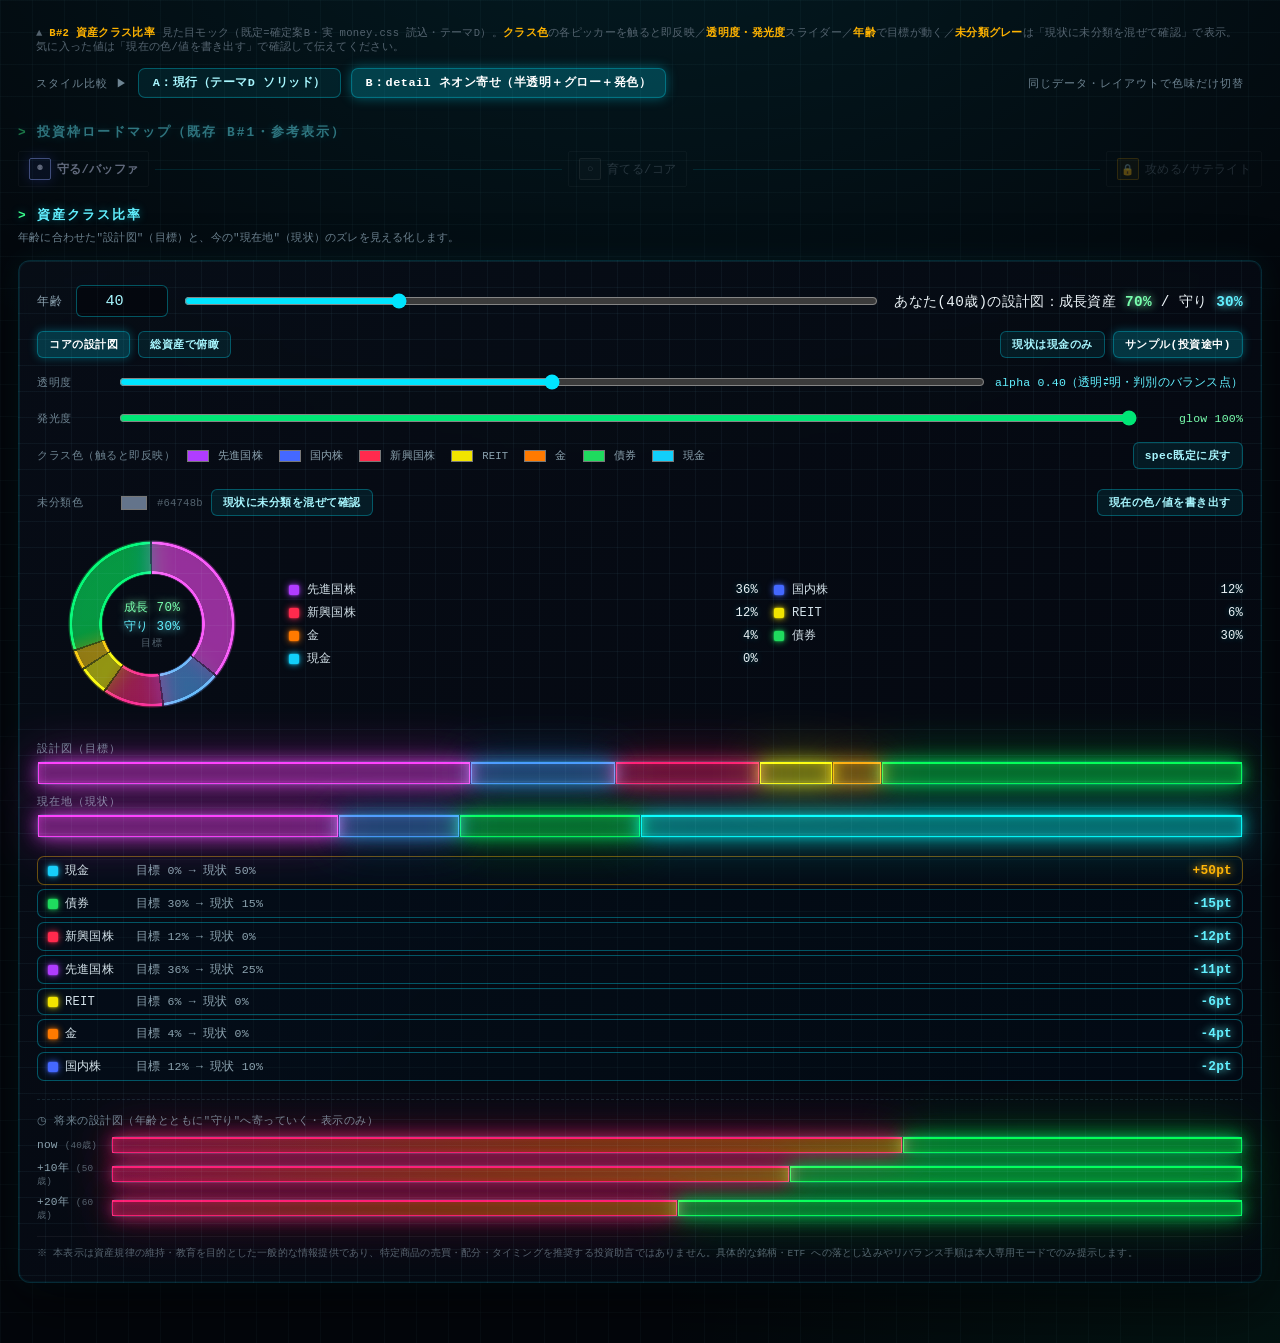
==== commit a67dbe09: "fix(b2): swatch glow色/帯色/termHelp/¥ゲート/mock mask 修正 Task6レビュー(Important 2・Minor 4)を全件反映: - Imp1: 凡例/" ====
--- a/scratchpad/b2-asset-class-mock.html
+++ b/scratchpad/b2-asset-class-mock.html
@@ -34,11 +34,11 @@
   [data-theme="D"] #money-view .mcc-ac-donutwrap{position:relative;width:200px;height:200px;margin:0 auto;}
   /* conic-gradient ドーナツ（棒と同じ HTML要素＝rgba半透明＋screen で素直に透ける） */
   [data-theme="D"] #money-view .mcc-ac-donut2{position:absolute;inset:0;border-radius:50%;transition:background .4s ease;
-    -webkit-mask:radial-gradient(circle at 50% 50%, transparent 0 49%, #000 51% 82%, transparent 84%);
-            mask:radial-gradient(circle at 50% 50%, transparent 0 49%, #000 51% 82%, transparent 84%);}
+    -webkit-mask:radial-gradient(circle closest-side at 50% 50%, transparent 0 49%, #000 51% 82%, transparent 84%);
+            mask:radial-gradient(circle closest-side at 50% 50%, transparent 0 49%, #000 51% 82%, transparent 84%);}
   [data-theme="D"] #money-view .mcc-ac-donut2.edge{ /* 内外周の細いネオン縁だけ */
-    -webkit-mask:radial-gradient(circle at 50% 50%, transparent 0 50%, #000 50.5% 52.5%, transparent 53% 79.5%, #000 80% 82%, transparent 82.5%);
-            mask:radial-gradient(circle at 50% 50%, transparent 0 50%, #000 50.5% 52.5%, transparent 53% 79.5%, #000 80% 82%, transparent 82.5%);}
+    -webkit-mask:radial-gradient(circle closest-side at 50% 50%, transparent 0 50%, #000 50.5% 52.5%, transparent 53% 79.5%, #000 80% 82%, transparent 82.5%);
+            mask:radial-gradient(circle closest-side at 50% 50%, transparent 0 50%, #000 50.5% 52.5%, transparent 53% 79.5%, #000 80% 82%, transparent 82.5%);}
   [data-theme="D"] #money-view .mcc-ac-donut2.glowlayer{pointer-events:none;}
   [data-theme="D"] #money-view .mcc-ac-center{position:absolute;inset:0;display:flex;flex-direction:column;align-items:center;justify-content:center;gap:2px;}
   [data-theme="D"] #money-view .mcc-ac-center .big{font-size:.78rem;letter-spacing:.5px;}
--- a/money.css
+++ b/money.css
@@ -417,6 +417,73 @@
 .mcc-rm-satchip-locked { color: var(--c-amber-pale); border-color: rgba(251,191,36,0.4); background: rgba(251,191,36,0.06); }
 .mcc-rm-satchip-unlocked { color: var(--c-emerald-soft); border-color: rgba(16,185,129,0.4); background: rgba(16,185,129,0.08); }
 
+/* --- Task6b (backlog B#2): 資産クラス比率。baseline=構造/寸法のみ（色のneon glow/blend/screenは theme D 層＝二層構成） --- */
+.mcc-ac-card { background: rgba(15,20,34,0.55); border: 1px solid rgba(255,255,255,0.08); border-radius: 12px; padding: 18px 18px 20px; margin-top: 14px; }
+.mcc-ac-agerow { display: flex; align-items: center; gap: 14px; flex-wrap: wrap; margin: 6px 0 4px; }
+.mcc-ac-agerow label { color: var(--c-text-dim); font-size: 0.72rem; letter-spacing: 0.5px; }
+.mcc-ac-age { width: 74px; background: rgba(0,0,0,0.3); border: 1px solid rgba(129,140,248,0.3); color: #fff; border-radius: 6px; padding: 6px 8px; font-size: 0.95rem; text-align: center; }
+.mcc-ac-readout { color: var(--c-text-bright); font-size: 0.9rem; letter-spacing: 0.3px; }
+.mcc-ac-readout b.g { color: var(--c-emerald-soft); }
+.mcc-ac-readout b.d { color: var(--c-cyan-bright); }
+.mcc-ac-readout-muted { color: var(--c-text-dim); font-size: 0.78rem; }
+.mcc-ac-toolbar { display: flex; gap: 8px; flex-wrap: wrap; margin: 14px 0 2px; align-items: center; }
+.mcc-ac-tbtn { background: rgba(255,255,255,0.05); border: 1px solid rgba(255,255,255,0.15); color: var(--c-text-bright); padding: 5px 11px; border-radius: 6px; cursor: pointer; font-size: 0.7rem; font-weight: 700; letter-spacing: 0.5px; }
+.mcc-ac-tbtn:hover { background: rgba(255,255,255,0.1); }
+.mcc-ac-tbtn.on { background: rgba(56,189,248,0.2); color: #fff; }
+.mcc-ac-input { margin-top: 14px; color: var(--c-text-bright); }
+.mcc-ac-input summary { cursor: pointer; font-size: 0.8rem; letter-spacing: 1px; }
+.mcc-ac-input-bucket { margin-top: 10px; }
+.mcc-ac-input-bktitle { color: var(--c-text-bright); font-size: 0.74rem; letter-spacing: 0.5px; margin-bottom: 4px; }
+.mcc-ac-input-grid { display: grid; grid-template-columns: repeat(auto-fill, minmax(110px, 1fr)); gap: 8px; }
+.mcc-ac-grid { display: grid; grid-template-columns: 230px 1fr; gap: 22px; align-items: center; margin-top: 14px; }
+@media (max-width: 720px) { .mcc-ac-grid { grid-template-columns: 1fr; } }
+.mcc-ac-donutwrap { position: relative; width: 200px; height: 200px; margin: 0 auto; }
+.mcc-ac-donut2 {
+  position: absolute; inset: 0; border-radius: 50%; transition: background 0.4s ease;
+  -webkit-mask: radial-gradient(circle closest-side at 50% 50%, transparent 0 49%, #000 51% 82%, transparent 84%);
+          mask: radial-gradient(circle closest-side at 50% 50%, transparent 0 49%, #000 51% 82%, transparent 84%);
+}
+.mcc-ac-donut2.edge {
+  -webkit-mask: radial-gradient(circle closest-side at 50% 50%, transparent 0 50%, #000 50.5% 52.5%, transparent 53% 79.5%, #000 80% 82%, transparent 82.5%);
+          mask: radial-gradient(circle closest-side at 50% 50%, transparent 0 50%, #000 50.5% 52.5%, transparent 53% 79.5%, #000 80% 82%, transparent 82.5%);
+}
+.mcc-ac-donut2.glowlayer { pointer-events: none; }
+.mcc-ac-center { position: absolute; inset: 0; display: flex; flex-direction: column; align-items: center; justify-content: center; gap: 2px; }
+.mcc-ac-center .big { font-size: 0.78rem; letter-spacing: 0.5px; }
+.mcc-ac-center .big.g { color: var(--c-emerald-soft); }
+.mcc-ac-center .big.d { color: var(--c-cyan-bright); }
+.mcc-ac-center .sub { color: var(--c-text-mute); font-size: 0.6rem; letter-spacing: 1px; }
+.mcc-ac-legend { display: grid; grid-template-columns: repeat(2, 1fr); gap: 6px 16px; }
+.mcc-ac-leg { display: flex; align-items: center; gap: 8px; font-size: 0.76rem; color: var(--c-text-dim); }
+.mcc-ac-swatch { width: 10px; height: 10px; border-radius: 2px; flex: 0 0 auto; }
+.mcc-ac-leg .nm { color: var(--c-text); flex: 1 1 auto; }
+.mcc-ac-leg .pc { color: var(--c-text-bright); }
+.mcc-ac-bars { margin-top: 18px; }
+.mcc-ac-barlab { color: var(--c-text-faint); font-size: 0.66rem; letter-spacing: 1px; margin: 10px 0 5px; text-transform: uppercase; }
+.mcc-ac-stack { display: flex; height: 22px; border-radius: 5px; overflow: hidden; border: 1px solid rgba(255,255,255,0.08); }
+.mcc-ac-seg { height: 100%; position: relative; }
+.mcc-ac-seg + .mcc-ac-seg { border-left: 1px solid rgba(3,6,11,0.6); }
+.mcc-ac-yen { margin-top: 8px; color: var(--c-text-bright); font-size: 0.8rem; }
+.mcc-ac-yen strong { color: var(--c-cyan-bright); }
+.mcc-ac-rail { margin-top: 18px; display: flex; flex-direction: column; gap: 4px; }
+.mcc-ac-driftrow { display: grid; grid-template-columns: 78px 1fr 76px; align-items: center; gap: 10px; padding: 5px 10px; border-radius: 7px; border: 1px solid rgba(255,255,255,0.06); background: rgba(255,255,255,0.015); }
+.mcc-ac-driftrow .cn { font-size: 0.76rem; color: var(--c-text); display: flex; align-items: center; gap: 7px; }
+.mcc-ac-driftrow .tr { font-size: 0.72rem; color: var(--c-text-dim); }
+.mcc-ac-driftrow .dv { font-size: 0.8rem; font-weight: 700; text-align: right; }
+.mcc-ac-driftrow.over { border-color: rgba(251,191,36,0.4); }
+.mcc-ac-driftrow.over .dv { color: var(--c-amber); }
+.mcc-ac-driftrow.under { border-color: rgba(56,189,248,0.34); }
+.mcc-ac-driftrow.under .dv { color: var(--c-cyan-bright); }
+.mcc-ac-driftrow.match { border-color: rgba(16,185,129,0.34); }
+.mcc-ac-driftrow.match .dv { color: var(--c-emerald-soft); }
+.mcc-ac-bands { margin-top: 18px; padding-top: 14px; border-top: 1px dashed rgba(148,163,184,0.14); }
+.mcc-ac-bands .cap { color: var(--c-text-faint); font-size: 0.66rem; letter-spacing: 0.5px; margin-bottom: 8px; }
+.mcc-ac-band { display: grid; grid-template-columns: 64px 1fr; align-items: center; gap: 10px; margin: 6px 0; }
+.mcc-ac-band .yl { font-size: 0.7rem; color: var(--c-text-dim); }
+.mcc-ac-band .yl small { color: var(--c-text-mute); }
+.mcc-ac-disc { color: var(--c-text-mute); font-size: 0.6rem; line-height: 1.5; margin-top: 14px; border-top: 1px solid rgba(255,255,255,0.05); padding-top: 10px; }
+@media (max-width: 640px) { .mcc-ac-driftrow { grid-template-columns: 64px 1fr 60px; } }
+
 
 /* ============================================================================
    ③ Phase 3b 採用 = テーマ D「ネオン・ターミナル」。<html data-theme="D"> を既定付与し
@@ -778,3 +845,49 @@
 [data-theme="D"] #money-view .mcc-rm-satchip { border-radius: 2px; font-family: var(--mcc-mono); background: rgba(0,0,0,0.3); }
 [data-theme="D"] #money-view .mcc-rm-satchip-locked { color: var(--c-amber-pale); border-color: rgba(255,179,0,0.45); box-shadow: 0 0 8px rgba(255,179,0,0.15); }
 [data-theme="D"] #money-view .mcc-rm-satchip-unlocked { color: var(--c-emerald-soft); border-color: rgba(0,230,118,0.45); box-shadow: 0 0 8px rgba(0,230,118,0.18); }
+
+/* ---------- 18. 資産クラス比率（backlog B#2）。§6確定値: alpha0.4/screen/saturate1.55/brightness1.5/glow100%・
+   conic mask=circle closest-side（farthest-corner半径ずれの修正・spec MINOR-24）。太田さん実機確認済(2026-07-14)。---------- */
+[data-theme="D"] #money-view .mcc-ac-card {
+  border: 1px solid rgba(0,229,255,0.16); border-radius: 3px; box-shadow: 0 0 34px rgba(0,229,255,0.06) inset;
+}
+[data-theme="D"] #money-view .mcc-ac-card.neonb {
+  background:
+    linear-gradient(rgba(120,205,225,0.055) 1px, transparent 1px),
+    linear-gradient(90deg, rgba(120,205,225,0.055) 1px, transparent 1px),
+    linear-gradient(135deg, rgba(8,14,24,0.86), rgba(4,8,16,0.9));
+  background-size: 26px 26px, 26px 26px, 100% 100%;
+  border: 1px solid rgba(0,229,255,0.14);
+  box-shadow: 0 20px 55px rgba(0,0,0,0.6), 0 0 0 1px rgba(0,229,255,0.05) inset, 0 0 30px rgba(0,229,255,0.07);
+  backdrop-filter: blur(8px); -webkit-backdrop-filter: blur(8px);
+}
+[data-theme="D"] #money-view .mcc-ac-age { background: #02050a; border-color: rgba(0,229,255,0.35); color: var(--c-cyan-pale); font-family: var(--mcc-mono); }
+[data-theme="D"] #money-view .mcc-ac-agerow label,
+[data-theme="D"] #money-view .mcc-ac-readout,
+[data-theme="D"] #money-view .mcc-ac-barlab,
+[data-theme="D"] #money-view .mcc-ac-driftrow .tr,
+[data-theme="D"] #money-view .mcc-ac-driftrow .dv,
+[data-theme="D"] #money-view .mcc-ac-leg .pc,
+[data-theme="D"] #money-view .mcc-ac-band .yl,
+[data-theme="D"] #money-view .mcc-ac-center .big,
+[data-theme="D"] #money-view .mcc-ac-yen { font-family: var(--mcc-mono); }
+[data-theme="D"] #money-view .mcc-ac-tbtn { background: rgba(0,229,255,0.08); border-color: rgba(0,229,255,0.3); color: var(--c-cyan-pale); border-radius: 6px; font-family: var(--mcc-mono); }
+[data-theme="D"] #money-view .mcc-ac-tbtn:hover { background: rgba(0,229,255,0.16); }
+[data-theme="D"] #money-view .mcc-ac-tbtn.on { background: rgba(0,229,255,0.22); color: #fff; box-shadow: 0 0 12px rgba(0,229,255,0.35); }
+[data-theme="D"] #money-view .mcc-ac-input summary { color: var(--c-cyan-pale); font-family: var(--mcc-mono); letter-spacing: 1px; }
+[data-theme="D"] #money-view .mcc-ac-input-bktitle { color: var(--c-cyan-pale); font-family: var(--mcc-mono); letter-spacing: 0.5px; }
+[data-theme="D"] #money-view .mcc-ac-yen strong { text-shadow: 0 0 10px rgba(0,229,255,0.5); }
+
+/* neonb: 加算合成(screen)＝暗背景でも発光しつつ下地グリッドが透ける（透明度は0.4のまま・発光のみUP＝spec §6.2確定） */
+[data-theme="D"] #money-view .mcc-ac-card.neonb .mcc-ac-swatch { box-shadow: 0 0 7px currentColor, 0 0 2px currentColor; }
+[data-theme="D"] #money-view .mcc-ac-card.neonb .mcc-ac-leg .pc { text-shadow: 0 0 6px rgba(0,229,255,0.3); }
+[data-theme="D"] #money-view .mcc-ac-card.neonb .mcc-ac-readout b { text-shadow: 0 0 9px currentColor; }
+[data-theme="D"] #money-view .mcc-ac-card.neonb .mcc-ac-center .big { text-shadow: 0 0 9px currentColor; }
+[data-theme="D"] #money-view .mcc-ac-card.neonb .mcc-ac-stack { border-color: rgba(0,229,255,0.16); box-shadow: 0 0 12px rgba(0,229,255,0.06); background: transparent; overflow: visible; }
+[data-theme="D"] #money-view .mcc-ac-card.neonb .mcc-ac-seg { mix-blend-mode: screen; filter: saturate(1.55) brightness(1.5); }
+[data-theme="D"] #money-view .mcc-ac-card.neonb .mcc-ac-donut2 { mix-blend-mode: screen; filter: saturate(1.55) brightness(1.5); }
+[data-theme="D"] #money-view .mcc-ac-card.neonb .mcc-ac-donut2.glowlayer { filter: blur(13px) saturate(1.55) brightness(1.5); opacity: 0.42; }
+[data-theme="D"] #money-view .mcc-ac-card.neonb .mcc-ac-driftrow.over .dv { text-shadow: 0 0 9px var(--c-amber); }
+[data-theme="D"] #money-view .mcc-ac-card.neonb .mcc-ac-driftrow.under .dv { text-shadow: 0 0 9px var(--c-cyan-bright); }
+[data-theme="D"] #money-view .mcc-ac-card.neonb .mcc-ac-driftrow.match .dv { text-shadow: 0 0 9px var(--c-emerald-soft); }
+[data-theme="D"] #money-view .mcc-ac-card.neonb .mcc-ac-driftrow { background: rgba(0,20,32,0.28); }
